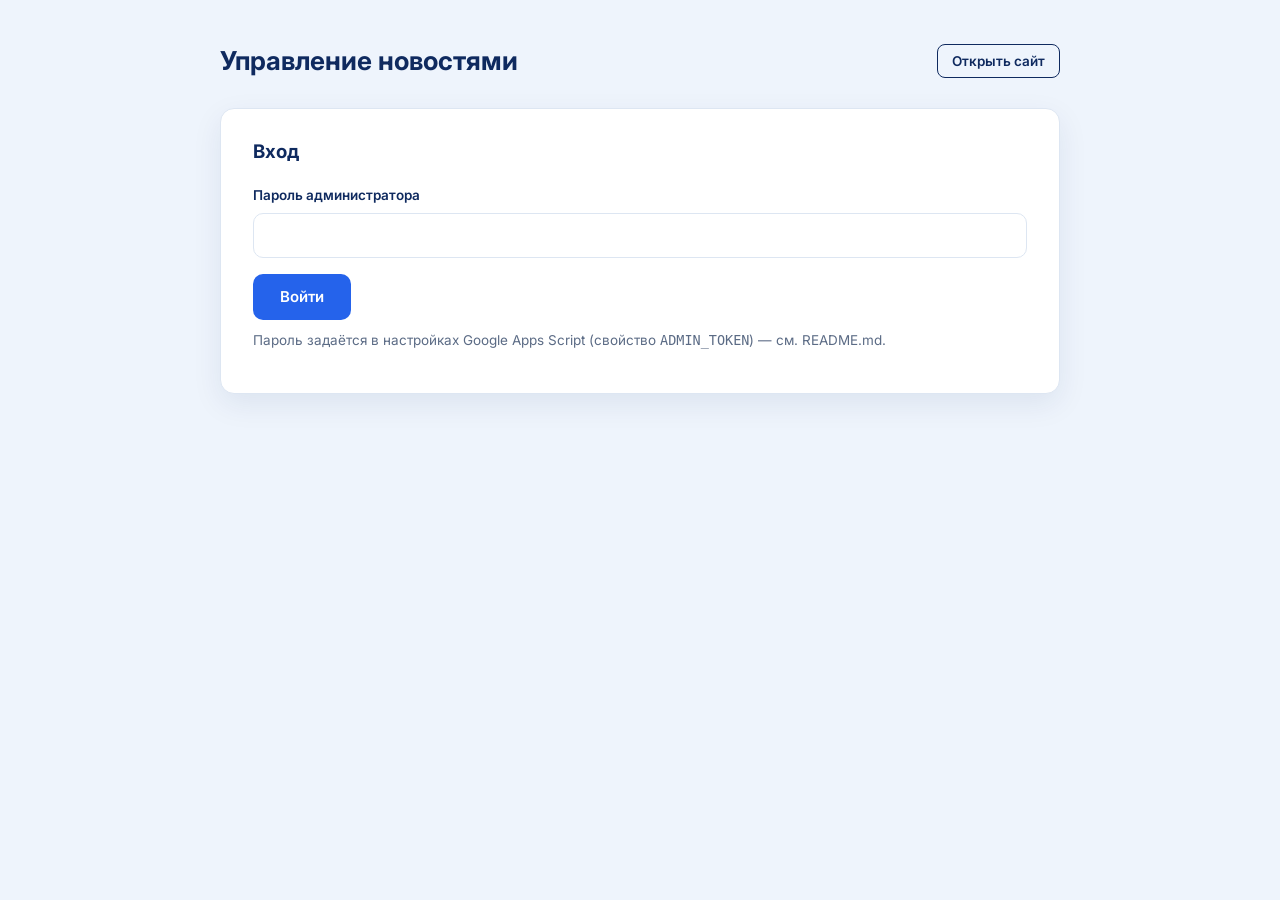
==== admin.html @ a61e0bd3 "Initial release: ClearMetrics BI consulting website Static site (HTML/CSS/JS) with Google Apps Scrip" ====
<!DOCTYPE html>
<html lang="ru">
<head>
  <meta charset="UTF-8" />
  <meta name="viewport" content="width=device-width, initial-scale=1.0" />
  <title>Админка новостей — ClearMetrics</title>
  <meta name="robots" content="noindex, nofollow" />
  <link rel="icon" type="image/svg+xml" href="favicon.svg" />
  <link href="https://fonts.googleapis.com/css2?family=Inter:wght@400;500;600;700;800&display=swap" rel="stylesheet" />
  <link rel="stylesheet" href="css/styles.css" />
  <style>
    body { background: var(--ice); }
    .admin-wrap { max-width: 880px; margin: 0 auto; padding: 40px 20px 80px; }
    .admin-card {
      background: #fff;
      border: 1px solid var(--line);
      border-radius: var(--radius);
      padding: 28px 32px;
      box-shadow: var(--shadow);
      margin-bottom: 22px;
    }
    .admin-title { display: flex; align-items: center; justify-content: space-between; gap: 16px; flex-wrap: wrap; margin-bottom: 26px; }
    .admin-title h1 { margin: 0; color: var(--navy); font-size: 26px; }
    .admin-news-item {
      display: flex;
      justify-content: space-between;
      align-items: flex-start;
      gap: 16px;
      padding: 16px 0;
      border-bottom: 1px solid var(--line);
    }
    .admin-news-item:last-child { border-bottom: none; }
    .admin-news-item h3 { margin: 0 0 4px; font-size: 16px; color: var(--navy); }
    .admin-news-item .meta { font-size: 13px; color: var(--muted); }
    .admin-news-actions { display: flex; gap: 8px; flex: none; }
    .btn-sm { padding: 8px 14px; font-size: 13.5px; border-radius: 8px; }
    .btn-danger { background: #fff; color: #dc2626; border-color: #fca5a5; }
    .btn-danger:hover { background: #dc2626; color: #fff; border-color: #dc2626; }
    .two-col { display: grid; grid-template-columns: 1fr 1fr; gap: 0 18px; }
    @media (max-width: 640px) { .two-col { grid-template-columns: 1fr; } }
    .admin-status { font-size: 14px; margin-top: 10px; }
    .admin-status.error { color: #dc2626; }
    .admin-status.success { color: #047857; }
    .muted-note { font-size: 13.5px; color: var(--muted); margin-top: 10px; }
    .hidden { display: none !important; }
  </style>
</head>
<body>
  <div class="admin-wrap">
    <div class="admin-title">
      <h1>Управление новостями</h1>
      <div style="display:flex; gap:10px;">
        <a class="btn btn-outline btn-sm" href="index.html" target="_blank">Открыть сайт</a>
        <button class="btn btn-outline btn-sm hidden" id="logoutBtn">Выйти</button>
      </div>
    </div>

    <!-- Экран входа -->
    <div class="admin-card" id="loginCard">
      <h3 style="margin-top:0; color:var(--navy)">Вход</h3>
      <div class="form-field">
        <label for="adminToken">Пароль администратора</label>
        <input type="password" id="adminToken" autocomplete="current-password" />
      </div>
      <button class="btn btn-primary" id="loginBtn">Войти</button>
      <div class="admin-status" id="loginStatus"></div>
      <p class="muted-note">Пароль задаётся в настройках Google Apps Script (свойство <code>ADMIN_TOKEN</code>) — см. README.md.</p>
    </div>

    <!-- Панель управления -->
    <div id="panel" class="hidden">
      <div class="admin-card">
        <h3 style="margin-top:0; color:var(--navy)" id="editorTitle">Добавить новость</h3>
        <form id="newsForm">
          <input type="hidden" id="nfId" />
          <div class="form-field">
            <label for="nfDate">Дата (ГГГГ-ММ-ДД)</label>
            <input type="date" id="nfDate" required />
          </div>
          <div class="two-col">
            <div class="form-field">
              <label for="nfTitleEn">Заголовок (EN)</label>
              <input type="text" id="nfTitleEn" required />
            </div>
            <div class="form-field">
              <label for="nfTitleRu">Заголовок (RU)</label>
              <input type="text" id="nfTitleRu" />
            </div>
            <div class="form-field">
              <label for="nfSummaryEn">Краткое описание (EN) — для карточки на главной</label>
              <textarea id="nfSummaryEn" rows="2"></textarea>
            </div>
            <div class="form-field">
              <label for="nfSummaryRu">Краткое описание (RU)</label>
              <textarea id="nfSummaryRu" rows="2"></textarea>
            </div>
            <div class="form-field">
              <label for="nfBodyEn">Полный текст (EN)</label>
              <textarea id="nfBodyEn" rows="5"></textarea>
            </div>
            <div class="form-field">
              <label for="nfBodyRu">Полный текст (RU)</label>
              <textarea id="nfBodyRu" rows="5"></textarea>
            </div>
          </div>
          <div class="form-field">
            <label for="nfImage">Ссылка на картинку (необязательно)</label>
            <input type="url" id="nfImage" placeholder="https://…" />
          </div>
          <div style="display:flex; gap:10px; flex-wrap:wrap;">
            <button type="submit" class="btn btn-primary" id="saveBtn">Сохранить</button>
            <button type="button" class="btn btn-outline hidden" id="cancelEditBtn">Отменить редактирование</button>
          </div>
          <div class="admin-status" id="saveStatus"></div>
        </form>
      </div>

      <div class="admin-card">
        <h3 style="margin-top:0; color:var(--navy)">Опубликованные новости</h3>
        <div id="newsAdminList"><div class="admin-status">Загрузка…</div></div>
      </div>
    </div>
  </div>

  <script src="js/config.js"></script>
  <script src="js/admin.js"></script>
</body>
</html>
---- css/styles.css ----
/* ============================================================
   ClearMetrics — стили сайта
   Палитра: синий / белый / немного чёрного + оттенки
   ============================================================ */

:root {
  --navy: #0f2a5f;
  --navy-dark: #0a1d42;
  --blue: #2563eb;
  --blue-hover: #1d4ed8;
  --ice: #eef4fc;
  --ice-2: #e2ecf9;
  --ink: #0b1220;
  --muted: #5b6b85;
  --line: #dde6f2;
  --white: #ffffff;
  --radius: 14px;
  --shadow: 0 10px 30px rgba(15, 42, 95, 0.08);
  --shadow-lg: 0 18px 50px rgba(15, 42, 95, 0.16);
  --max-w: 1180px;
  --ease-out: cubic-bezier(0.16, 1, 0.3, 1);
}

* { box-sizing: border-box; }

/* Якорные секции: отступ под липкую шапку (для переходов с других страниц);
   внутри страницы прокрутку анимирует JS (animateScrollTo в main.js) */
section[id] { scroll-margin-top: 84px; }

body {
  margin: 0;
  font-family: "Inter", "Segoe UI", system-ui, -apple-system, sans-serif;
  color: var(--ink);
  background: var(--white);
  line-height: 1.6;
  -webkit-font-smoothing: antialiased;
}

img { max-width: 100%; display: block; }
a { color: var(--blue); text-decoration: none; }
a:hover { text-decoration: underline; }

.container {
  max-width: var(--max-w);
  margin: 0 auto;
  padding: 0 24px;
}

.section { padding: 96px 0; }
.section.alt { background: var(--ice); }

.eyebrow {
  display: inline-flex;
  align-items: center;
  gap: 10px;
  font-size: 13px;
  font-weight: 700;
  letter-spacing: 0.14em;
  text-transform: uppercase;
  color: var(--blue);
  margin-bottom: 14px;
}
.eyebrow::before {
  content: "";
  width: 26px;
  height: 2px;
  background: var(--blue);
  border-radius: 2px;
}

.section-head { max-width: 720px; margin-bottom: 48px; }
.section-head h2 {
  font-size: clamp(30px, 4.4vw, 46px);
  margin: 0 0 12px;
  color: var(--navy);
  letter-spacing: -0.025em;
  line-height: 1.1;
}
.section-head p { margin: 0; color: var(--muted); font-size: 17px; }

/* ---------- Scroll reveal ---------- */
.reveal {
  opacity: 0;
  transform: translateY(28px);
  transition: opacity 0.7s var(--ease-out), transform 0.7s var(--ease-out);
  transition-delay: var(--reveal-delay, 0s);
}
.reveal.visible { opacity: 1; transform: none; }

/* ---------- Кнопки ---------- */
.btn {
  display: inline-flex;
  align-items: center;
  gap: 8px;
  padding: 13px 26px;
  border-radius: 10px;
  font-size: 15px;
  font-weight: 600;
  border: 1.5px solid transparent;
  cursor: pointer;
  transition: background 0.2s, color 0.2s, border-color 0.2s, transform 0.15s, box-shadow 0.2s;
  font-family: inherit;
  line-height: 1.2;
}
.btn:hover { text-decoration: none; transform: translateY(-2px); }
.btn:active { transform: translateY(0); }
.btn-primary { background: var(--blue); color: #fff; }
.btn-primary:hover { background: var(--blue-hover); color: #fff; box-shadow: 0 10px 24px rgba(37, 99, 235, 0.35); }
.btn-outline { background: transparent; color: var(--navy); border-color: var(--navy); }
.btn-outline:hover { background: var(--navy); color: #fff; }
.btn-light-outline { background: transparent; color: #fff; border-color: rgba(255, 255, 255, 0.65); }
.btn-light-outline:hover { background: rgba(255, 255, 255, 0.12); color: #fff; }
.btn-link {
  background: none;
  border: none;
  color: var(--blue);
  font-weight: 600;
  cursor: pointer;
  padding: 0;
  font-size: 15px;
  font-family: inherit;
}
.btn-link:hover { color: var(--blue-hover); }
.btn[disabled] { opacity: 0.6; cursor: not-allowed; transform: none; }

/* Стрелка, выезжающая на hover (как у ссылок BCG/Accenture) */
.arrow-link {
  display: inline-flex;
  align-items: center;
  gap: 7px;
  font-weight: 600;
  color: var(--blue);
}
.arrow-link .arr { transition: transform 0.25s var(--ease-out); }
.arrow-link:hover { text-decoration: none; }
.arrow-link:hover .arr { transform: translateX(5px); }

/* ---------- Шапка ---------- */
.site-header {
  position: sticky;
  top: 0;
  z-index: 50;
  background: rgba(255, 255, 255, 0.92);
  backdrop-filter: blur(10px);
  border-bottom: 1px solid var(--line);
  transition: box-shadow 0.3s;
}
.site-header.scrolled { box-shadow: 0 6px 24px rgba(15, 42, 95, 0.1); }
.header-inner {
  display: flex;
  align-items: center;
  gap: 28px;
  height: 70px;
  transition: height 0.3s;
}
.site-header.scrolled .header-inner { height: 60px; }
.logo {
  display: flex;
  align-items: center;
  gap: 10px;
  font-weight: 800;
  font-size: 20px;
  color: var(--navy);
  letter-spacing: -0.02em;
}
.logo:hover { text-decoration: none; }
.logo-mark {
  width: 32px;
  height: 32px;
  border-radius: 8px;
  background: linear-gradient(135deg, var(--blue), var(--navy));
  display: grid;
  place-items: center;
  color: #fff;
  flex: none;
}
.logo-mark svg { width: 18px; height: 18px; }
.logo:hover .logo-mark svg path { animation: logoBars 0.7s var(--ease-out); }
@keyframes logoBars {
  0% { transform: scaleY(1); }
  40% { transform: scaleY(0.55); }
  100% { transform: scaleY(1); }
}
.logo-mark svg path { transform-origin: center bottom; }

.main-nav { display: flex; gap: 26px; margin-left: auto; }
.main-nav a {
  color: var(--ink);
  font-weight: 500;
  font-size: 15px;
  padding: 6px 2px;
  position: relative;
}
.main-nav a::after {
  content: "";
  position: absolute;
  left: 0;
  right: 0;
  bottom: 0;
  height: 2px;
  background: var(--blue);
  transform: scaleX(0);
  transform-origin: left;
  transition: transform 0.3s var(--ease-out);
}
.main-nav a:hover { color: var(--blue); text-decoration: none; }
.main-nav a:hover::after, .main-nav a.active::after { transform: scaleX(1); }
.main-nav a.active { color: var(--blue); }

.lang-switch {
  display: flex;
  border: 1.5px solid var(--line);
  border-radius: 8px;
  overflow: hidden;
}
.lang-switch button {
  border: none;
  background: none;
  padding: 7px 12px;
  font-size: 13px;
  font-weight: 700;
  cursor: pointer;
  color: var(--muted);
  font-family: inherit;
  transition: background 0.2s, color 0.2s;
}
.lang-switch button.active { background: var(--navy); color: #fff; }

.burger {
  display: none;
  border: none;
  background: none;
  cursor: pointer;
  padding: 8px;
  margin-left: 4px;
}
.burger span {
  display: block;
  width: 22px;
  height: 2px;
  background: var(--navy);
  margin: 5px 0;
  border-radius: 2px;
  transition: transform 0.2s, opacity 0.2s;
}

/* ---------- Hero ---------- */
.hero {
  background:
    radial-gradient(900px 420px at 85% -10%, rgba(37, 99, 235, 0.38), transparent 60%),
    radial-gradient(700px 420px at -10% 110%, rgba(37, 99, 235, 0.26), transparent 55%),
    linear-gradient(135deg, var(--navy-dark) 0%, var(--navy) 60%, #16407e 100%);
  color: #fff;
  padding: 120px 0 130px;
  position: relative;
  overflow: hidden;
}
.hero-grid-decor {
  position: absolute;
  inset: 0;
  background-image: linear-gradient(rgba(255,255,255,0.045) 1px, transparent 1px),
    linear-gradient(90deg, rgba(255,255,255,0.045) 1px, transparent 1px);
  background-size: 56px 56px;
  pointer-events: none;
  animation: gridPan 40s linear infinite;
}
@keyframes gridPan {
  from { background-position: 0 0, 0 0; }
  to { background-position: 56px 56px, 56px 56px; }
}
.hero-orb {
  position: absolute;
  border-radius: 50%;
  background: radial-gradient(circle at 35% 35%, rgba(141, 180, 255, 0.5), rgba(37, 99, 235, 0.08) 70%);
  filter: blur(2px);
  pointer-events: none;
  animation: floatY 9s ease-in-out infinite;
}
.hero-orb.o1 { width: 160px; height: 160px; right: 12%; top: 14%; animation-delay: 0s; }
.hero-orb.o2 { width: 90px; height: 90px; right: 30%; bottom: 18%; animation-delay: -3s; }
.hero-orb.o3 { width: 56px; height: 56px; right: 6%; bottom: 34%; animation-delay: -6s; }
@keyframes floatY {
  0%, 100% { transform: translateY(0); }
  50% { transform: translateY(-22px); }
}

.hero-inner { position: relative; max-width: 760px; }
.hero .eyebrow { color: #8db4ff; }
.hero .eyebrow::before { background: #8db4ff; }
.hero h1 {
  font-size: clamp(34px, 5.4vw, 58px);
  line-height: 1.12;
  margin: 0 0 22px;
  letter-spacing: -0.025em;
  text-transform: uppercase;
  font-weight: 800;
}
.hero h1 .accent { color: #8db4ff; }
.hero h1 .line {
  display: block;
  opacity: 0;
  animation: heroLine 0.9s var(--ease-out) forwards;
}
.hero h1 .line:nth-child(1) { animation-delay: 0.05s; }
.hero h1 .line:nth-child(2) { animation-delay: 0.2s; }
.hero h1 .line:nth-child(3) { animation-delay: 0.35s; }
@keyframes heroLine {
  from { opacity: 0; transform: translateY(34px); }
  to { opacity: 1; transform: none; }
}
.hero p, .hero .eyebrow, .hero-actions {
  opacity: 0;
  animation: heroLine 0.9s var(--ease-out) forwards;
}
.hero .eyebrow { animation-delay: 0s; }
.hero p { animation-delay: 0.5s; }
.hero-actions { animation-delay: 0.65s; }
.hero p {
  font-size: 18px;
  color: rgba(255, 255, 255, 0.82);
  margin: 0 0 36px;
  max-width: 560px;
}
.hero-actions { display: flex; gap: 14px; flex-wrap: wrap; }

/* Анимированный график в hero */
.hero-chart {
  position: absolute;
  right: -40px;
  bottom: -30px;
  width: min(560px, 48vw);
  opacity: 0.85;
  pointer-events: none;
}
.hero-chart .chart-line {
  fill: none;
  stroke: #8db4ff;
  stroke-width: 3;
  stroke-linecap: round;
  stroke-dasharray: 1000;
  stroke-dashoffset: 1000;
  animation: drawLine 2.2s 0.5s var(--ease-out) forwards;
}
.hero-chart .chart-area {
  fill: url(#chartGrad);
  opacity: 0;
  animation: fadeIn 1.4s 1.6s forwards;
}
.hero-chart .chart-dot {
  fill: #fff;
  opacity: 0;
  transform-origin: center;
  animation: popIn 0.5s var(--ease-out) forwards;
}
.hero-chart .chart-bar {
  fill: rgba(141, 180, 255, 0.28);
  transform-origin: bottom;
  transform: scaleY(0);
  animation: growBar 1s var(--ease-out) forwards;
}
@keyframes drawLine { to { stroke-dashoffset: 0; } }
@keyframes fadeIn { to { opacity: 1; } }
@keyframes popIn {
  0% { opacity: 0; transform: scale(0); }
  70% { transform: scale(1.4); }
  100% { opacity: 1; transform: scale(1); }
}
@keyframes growBar { to { transform: scaleY(1); } }

/* ---------- Insights (лента новостей) ---------- */
.insights-head {
  display: flex;
  align-items: flex-end;
  justify-content: space-between;
  gap: 20px;
  flex-wrap: wrap;
  margin-bottom: 36px;
}
.insights-head .section-head { margin-bottom: 0; }
.carousel-controls { display: flex; gap: 10px; }
.carousel-btn {
  width: 44px;
  height: 44px;
  border-radius: 50%;
  border: 1.5px solid var(--line);
  background: #fff;
  color: var(--navy);
  font-size: 18px;
  cursor: pointer;
  display: grid;
  place-items: center;
  transition: background 0.2s, color 0.2s, transform 0.15s;
}
.carousel-btn:hover { background: var(--navy); color: #fff; transform: scale(1.06); }
.carousel-btn[disabled] { opacity: 0.35; cursor: default; transform: none; }
.carousel-btn[disabled]:hover { background: #fff; color: var(--navy); }

.news-track {
  display: flex;
  gap: 22px;
  overflow-x: auto;
  scroll-snap-type: x mandatory;
  scroll-behavior: smooth;
  padding: 4px 4px 18px;
  scrollbar-width: thin;
  scrollbar-color: var(--ice-2) transparent;
}
.news-card {
  flex: 0 0 320px;
  scroll-snap-align: start;
  background: #fff;
  border: 1px solid var(--line);
  border-radius: var(--radius);
  padding: 24px;
  display: flex;
  flex-direction: column;
  gap: 10px;
  box-shadow: var(--shadow);
  transition: transform 0.3s var(--ease-out), box-shadow 0.3s;
  position: relative;
  overflow: hidden;
}
.news-card::before {
  content: "";
  position: absolute;
  top: 0;
  left: 0;
  right: 0;
  height: 3px;
  background: linear-gradient(90deg, var(--blue), #8db4ff);
  transform: scaleX(0);
  transform-origin: left;
  transition: transform 0.4s var(--ease-out);
}
.news-card:hover { transform: translateY(-6px); box-shadow: var(--shadow-lg); }
.news-card:hover::before { transform: scaleX(1); }
.news-card .news-date {
  font-size: 13px;
  font-weight: 700;
  color: var(--blue);
  text-transform: uppercase;
  letter-spacing: 0.06em;
}
.news-card h3 { margin: 0; font-size: 19px; line-height: 1.3; color: var(--navy); }
.news-card p { margin: 0; color: var(--muted); font-size: 14.5px; flex: 1; }
.news-card .news-img {
  border-radius: 10px;
  height: 150px;
  object-fit: cover;
  width: 100%;
  margin-bottom: 6px;
}
.insights-footer { margin-top: 28px; text-align: center; }
.news-status { color: var(--muted); padding: 24px 4px; }

/* ============================================================
   Services — структура из презентации: с одной стороны название
   на цветном фоне, с другой — краткое описание и кнопки
   ============================================================ */
.services-list { display: flex; flex-direction: column; gap: 34px; }

.service-row {
  display: grid;
  grid-template-columns: 1fr 1fr;
  background: #fff;
  border: 1px solid var(--line);
  border-radius: 20px;
  overflow: hidden;
  box-shadow: var(--shadow);
  transition: box-shadow 0.35s, transform 0.35s var(--ease-out);
}
.service-row:hover { box-shadow: var(--shadow-lg); transform: translateY(-4px); }
.service-row.flip .service-banner { order: 2; }

/* Цветная сторона с названием сервиса */
.service-banner {
  position: relative;
  min-height: 300px;
  padding: 34px 38px;
  display: flex;
  flex-direction: column;
  justify-content: space-between;
  color: #fff;
  background:
    radial-gradient(420px 260px at 85% 0%, rgba(255, 255, 255, 0.2), transparent 60%),
    linear-gradient(130deg, var(--tint, var(--blue)), var(--tint-dark, var(--navy)));
  overflow: hidden;
}
/* Дрейфующие диагональные линии — мотив "данных" */
.service-banner::before {
  content: "";
  position: absolute;
  inset: -60%;
  background: repeating-linear-gradient(
    -35deg,
    rgba(255, 255, 255, 0.07) 0 2px,
    transparent 2px 26px
  );
  animation: drift 26s linear infinite;
  pointer-events: none;
}
@keyframes drift {
  from { transform: translate(0, 0); }
  to { transform: translate(120px, 80px); }
}
.service-row:hover .service-banner::before { animation-duration: 9s; }

.service-num {
  position: absolute;
  top: 6px;
  right: 22px;
  font-size: 120px;
  font-weight: 800;
  line-height: 1;
  color: rgba(255, 255, 255, 0.13);
  letter-spacing: -0.05em;
  user-select: none;
  pointer-events: none;
}
.service-icon {
  width: 58px;
  height: 58px;
  border-radius: 14px;
  background: rgba(255, 255, 255, 0.16);
  backdrop-filter: blur(4px);
  display: grid;
  place-items: center;
  position: relative;
  transition: transform 0.35s var(--ease-out), background 0.3s;
}
.service-row:hover .service-icon { transform: scale(1.1) rotate(-4deg); background: rgba(255, 255, 255, 0.26); }
.service-icon svg { width: 32px; height: 32px; }

.service-banner h3 {
  margin: 0;
  font-size: clamp(24px, 2.6vw, 34px);
  line-height: 1.15;
  letter-spacing: -0.02em;
  position: relative;
  max-width: 360px;
}

/* Мини-эквалайзер из "живых" столбиков */
.pulse-bars {
  display: flex;
  align-items: flex-end;
  gap: 5px;
  height: 30px;
  position: absolute;
  right: 34px;
  bottom: 32px;
  opacity: 0.75;
}
.pulse-bars span {
  width: 6px;
  border-radius: 3px;
  background: rgba(255, 255, 255, 0.85);
  animation: barPulse 1.6s ease-in-out infinite;
}
.pulse-bars span:nth-child(1) { height: 40%; animation-delay: 0s; }
.pulse-bars span:nth-child(2) { height: 75%; animation-delay: 0.22s; }
.pulse-bars span:nth-child(3) { height: 55%; animation-delay: 0.44s; }
.pulse-bars span:nth-child(4) { height: 90%; animation-delay: 0.66s; }
@keyframes barPulse {
  0%, 100% { transform: scaleY(1); }
  50% { transform: scaleY(0.45); }
}
.pulse-bars span { transform-origin: bottom; }

/* Сторона с описанием и кнопками */
.service-info {
  padding: 38px 42px;
  display: flex;
  flex-direction: column;
  justify-content: center;
  gap: 18px;
}
.service-short { margin: 0; color: var(--ink); font-size: 16.5px; line-height: 1.65; }
.service-full-wrap {
  display: grid;
  grid-template-rows: 0fr;
  transition: grid-template-rows 0.5s var(--ease-out);
}
.service-full-wrap > div { overflow: hidden; }
.service-full {
  margin: 0;
  color: var(--muted);
  font-size: 15px;
  border-left: 3px solid var(--tint, var(--blue));
  padding: 2px 0 2px 16px;
}
.service-row.expanded .service-full-wrap { grid-template-rows: 1fr; }
.service-full-wrap > div { padding-bottom: 0; }
.service-row.expanded .service-full-wrap > div { padding-bottom: 2px; }

.service-actions {
  display: flex;
  align-items: center;
  gap: 22px;
  flex-wrap: wrap;
}
.read-more-btn { font-size: 15px; }
.read-more-btn .arr { display: inline-block; transition: transform 0.3s var(--ease-out); }
.service-row.expanded .read-more-btn .arr { transform: rotate(90deg); }

/* ---------- Industries ---------- */
.industries-grid {
  display: grid;
  grid-template-columns: repeat(3, 1fr);
  gap: 22px;
}
.industry-card {
  background: #fff;
  border: 1px solid var(--line);
  border-radius: var(--radius);
  padding: 26px;
  box-shadow: var(--shadow);
  transition: transform 0.3s var(--ease-out), box-shadow 0.3s;
}
.industry-card:hover { transform: translateY(-6px); box-shadow: var(--shadow-lg); }
.industry-card .ind-icon {
  width: 46px;
  height: 46px;
  border-radius: 50%;
  background: var(--ice);
  color: var(--blue);
  display: grid;
  place-items: center;
  margin-bottom: 14px;
  transition: background 0.3s, color 0.3s, transform 0.3s var(--ease-out);
}
.industry-card:hover .ind-icon { background: var(--blue); color: #fff; transform: scale(1.08); }
.industry-card .ind-icon svg { width: 24px; height: 24px; }
.industry-card h3 { margin: 0 0 8px; font-size: 18px; color: var(--navy); }
.industry-card p { margin: 0; color: var(--muted); font-size: 14.5px; }

/* ---------- Careers ---------- */
.careers-box {
  background: linear-gradient(135deg, var(--navy-dark), var(--navy) 70%, #16407e);
  color: #fff;
  border-radius: 20px;
  padding: 56px 48px;
  display: flex;
  align-items: center;
  justify-content: space-between;
  gap: 36px;
  flex-wrap: wrap;
  position: relative;
  overflow: hidden;
}
.careers-box::after {
  content: "";
  position: absolute;
  right: -60px;
  top: -80px;
  width: 280px;
  height: 280px;
  border-radius: 50%;
  background: rgba(37, 99, 235, 0.35);
  filter: blur(10px);
  animation: floatY 11s ease-in-out infinite;
}
.careers-box::before {
  content: "";
  position: absolute;
  left: 30%;
  bottom: -110px;
  width: 200px;
  height: 200px;
  border-radius: 50%;
  background: rgba(141, 180, 255, 0.16);
  animation: floatY 14s ease-in-out infinite reverse;
}
.careers-content { max-width: 640px; position: relative; }
.careers-content h2 { font-size: clamp(26px, 3.4vw, 36px); margin: 0 0 8px; letter-spacing: -0.02em; }
.careers-content .careers-sub { color: #9db8e8; font-weight: 600; margin: 0 0 14px; }
.careers-content p { color: rgba(255, 255, 255, 0.85); margin: 0; }
.careers-box .btn { position: relative; }

/* ---------- About ---------- */
.about-grid { display: grid; grid-template-columns: 1.2fr 1fr; gap: 56px; align-items: start; }
.about-text p { color: var(--ink); font-size: 16px; margin: 0 0 16px; }
.about-stats { display: grid; gap: 18px; }
.stat-card {
  background: var(--ice);
  border-radius: var(--radius);
  padding: 24px 28px;
  display: flex;
  align-items: baseline;
  gap: 18px;
  transition: transform 0.3s var(--ease-out);
}
.stat-card:hover { transform: translateX(6px); }
.stat-card .stat-num { font-size: 38px; font-weight: 800; color: var(--blue); letter-spacing: -0.03em; min-width: 74px; }
.stat-card .stat-label { color: var(--muted); font-size: 15px; }

/* ---------- Футер ---------- */
.site-footer { background: var(--navy-dark); color: rgba(255, 255, 255, 0.78); }
.footer-main {
  display: grid;
  grid-template-columns: 1.4fr 1fr 1fr;
  gap: 44px;
  padding: 60px 0 44px;
}
.footer-brand .logo { color: #fff; margin-bottom: 12px; }
.footer-brand p { margin: 0; font-size: 14.5px; }
.footer-col h4 {
  color: #fff;
  font-size: 14px;
  text-transform: uppercase;
  letter-spacing: 0.08em;
  margin: 0 0 16px;
}
.footer-col ul { list-style: none; margin: 0; padding: 0; display: grid; gap: 9px; }
.footer-col a { color: rgba(255, 255, 255, 0.78); font-size: 14.5px; }
.footer-col a:hover { color: #fff; }
.footer-bottom {
  border-top: 1px solid rgba(255, 255, 255, 0.12);
  padding: 20px 0;
  display: flex;
  justify-content: space-between;
  gap: 16px;
  flex-wrap: wrap;
  font-size: 13.5px;
  color: rgba(255, 255, 255, 0.55);
}

/* ---------- Модальное окно формы ---------- */
.modal-overlay {
  position: fixed;
  inset: 0;
  background: rgba(10, 22, 48, 0.62);
  backdrop-filter: blur(3px);
  display: none;
  align-items: flex-start;
  justify-content: center;
  z-index: 100;
  padding: 40px 16px;
  overflow-y: auto;
}
.modal-overlay.open { display: flex; }
.modal {
  background: #fff;
  border-radius: 18px;
  max-width: 520px;
  width: 100%;
  padding: 36px;
  position: relative;
  box-shadow: var(--shadow-lg);
  animation: modalIn 0.4s var(--ease-out);
}
@keyframes modalIn {
  from { opacity: 0; transform: translateY(26px) scale(0.98); }
  to { opacity: 1; transform: none; }
}
.modal h3 { margin: 0 0 6px; color: var(--navy); font-size: 24px; letter-spacing: -0.01em; }
.modal .modal-sub { margin: 0 0 22px; color: var(--muted); font-size: 14.5px; }
.modal-close {
  position: absolute;
  top: 16px;
  right: 16px;
  border: none;
  background: var(--ice);
  width: 36px;
  height: 36px;
  border-radius: 50%;
  font-size: 17px;
  cursor: pointer;
  color: var(--navy);
  display: grid;
  place-items: center;
  transition: background 0.2s, transform 0.2s;
}
.modal-close:hover { background: var(--ice-2); transform: rotate(90deg); }

.form-field { margin-bottom: 16px; }
.form-field label {
  display: block;
  font-size: 13.5px;
  font-weight: 600;
  color: var(--navy);
  margin-bottom: 6px;
}
.form-field input,
.form-field textarea {
  width: 100%;
  padding: 12px 14px;
  border: 1.5px solid var(--line);
  border-radius: 10px;
  font-size: 15px;
  font-family: inherit;
  color: var(--ink);
  background: #fff;
  transition: border-color 0.2s, box-shadow 0.2s;
}
.form-field input:focus,
.form-field textarea:focus { outline: none; border-color: var(--blue); box-shadow: 0 0 0 3px rgba(37, 99, 235, 0.12); }
.form-field textarea { resize: vertical; min-height: 96px; }
.form-field .field-error {
  display: none;
  color: #dc2626;
  font-size: 13px;
  margin-top: 4px;
}
.form-field.invalid input,
.form-field.invalid textarea { border-color: #dc2626; }
.form-field.invalid .field-error { display: block; }

.service-tag {
  display: inline-block;
  background: var(--ice);
  color: var(--navy);
  font-size: 13.5px;
  font-weight: 600;
  border-radius: 8px;
  padding: 7px 12px;
  margin-bottom: 18px;
}

/* Поле-ловушка для ботов: скрыто от людей */
.hp-field {
  position: absolute !important;
  left: -9999px !important;
  width: 1px;
  height: 1px;
  overflow: hidden;
}

.captcha-wrap { margin: 6px 0 16px; min-height: 10px; }
.captcha-note { font-size: 12.5px; color: var(--muted); }
.form-status { margin-top: 14px; font-size: 14.5px; display: none; }
.form-status.success { display: block; color: #047857; }
.form-status.error { display: block; color: #dc2626; }

/* ---------- Видео-модал ---------- */
.video-modal-box { max-width: 860px; padding: 16px; }
.video-frame { aspect-ratio: 16/9; width: 100%; border: none; border-radius: 10px; }

/* ---------- Страница новостей ---------- */
.page-hero {
  background: linear-gradient(135deg, var(--navy-dark), var(--navy) 70%, #16407e);
  color: #fff;
  padding: 72px 0 64px;
}
.page-hero h1 { margin: 0 0 8px; font-size: clamp(30px, 4.5vw, 44px); letter-spacing: -0.02em; }
.page-hero p { margin: 0; color: rgba(255, 255, 255, 0.8); font-size: 17px; }
.back-link { display: inline-block; margin-bottom: 22px; color: #9db8e8; font-weight: 600; }
.back-link:hover { color: #fff; }

.news-list { display: grid; gap: 28px; max-width: 840px; margin: 0 auto; }
.news-article {
  background: #fff;
  border: 1px solid var(--line);
  border-radius: var(--radius);
  padding: 34px 38px;
  box-shadow: var(--shadow);
  animation: heroLine 0.7s var(--ease-out) both;
}
.news-article:nth-child(2) { animation-delay: 0.1s; }
.news-article:nth-child(3) { animation-delay: 0.2s; }
.news-article:nth-child(4) { animation-delay: 0.3s; }
.news-article .news-date {
  font-size: 13px;
  font-weight: 700;
  color: var(--blue);
  text-transform: uppercase;
  letter-spacing: 0.06em;
}
.news-article h2 { margin: 8px 0 14px; color: var(--navy); font-size: 26px; line-height: 1.25; letter-spacing: -0.01em; }
.news-article .news-img { border-radius: 10px; margin-bottom: 18px; max-height: 380px; object-fit: cover; width: 100%; }
.news-article .news-body { color: var(--ink); font-size: 15.5px; white-space: pre-line; }

/* ---------- Адаптив ---------- */
@media (max-width: 980px) {
  .service-row { grid-template-columns: 1fr; }
  .service-row.flip .service-banner { order: 0; }
  .service-banner { min-height: 220px; }
  .industries-grid { grid-template-columns: repeat(2, 1fr); }
  .about-grid { grid-template-columns: 1fr; gap: 36px; }
  .footer-main { grid-template-columns: 1fr 1fr; }
  .hero-chart { display: none; }
}

@media (max-width: 760px) {
  .section { padding: 64px 0; }
  .main-nav {
    display: none;
    position: absolute;
    top: 70px;
    left: 0;
    right: 0;
    background: #fff;
    flex-direction: column;
    gap: 0;
    border-bottom: 1px solid var(--line);
    box-shadow: var(--shadow-lg);
    padding: 8px 0;
  }
  .main-nav.open { display: flex; }
  .main-nav a { padding: 14px 24px; }
  .main-nav a::after { display: none; }
  .burger { display: block; margin-left: auto; }
  .lang-switch { margin-left: auto; }
  .burger.open span:nth-child(1) { transform: translateY(7px) rotate(45deg); }
  .burger.open span:nth-child(2) { opacity: 0; }
  .burger.open span:nth-child(3) { transform: translateY(-7px) rotate(-45deg); }
  .header-inner { gap: 14px; }
  .hero { padding: 76px 0 84px; }
  .news-card { flex-basis: 272px; }
  .industries-grid { grid-template-columns: 1fr; }
  .careers-box { padding: 40px 28px; }
  .footer-main { grid-template-columns: 1fr; gap: 32px; padding: 44px 0 32px; }
  .modal { padding: 28px 22px; }
  .news-article { padding: 26px 22px; }
  .service-info { padding: 28px 24px; }
  .service-banner { padding: 26px 24px; }
  .service-num { font-size: 92px; }
}

/* ---------- Полоса прогресса прокрутки ---------- */
.scroll-progress {
  position: fixed;
  top: 0;
  left: 0;
  right: 0;
  height: 3px;
  background: linear-gradient(90deg, var(--blue), #8db4ff);
  transform: scaleX(0);
  transform-origin: left;
  z-index: 60; /* поверх липкой шапки */
  pointer-events: none;
}

/* ---------- Кнопка "наверх" ---------- */
.to-top {
  position: fixed;
  right: 26px;
  bottom: 26px;
  width: 48px;
  height: 48px;
  border-radius: 50%;
  border: none;
  background: var(--navy);
  color: #fff;
  cursor: pointer;
  display: grid;
  place-items: center;
  box-shadow: 0 10px 26px rgba(15, 42, 95, 0.35);
  opacity: 0;
  transform: translateY(16px);
  pointer-events: none;
  transition: opacity 0.3s, transform 0.3s var(--ease-out), background 0.2s;
  z-index: 55;
}
.to-top.show { opacity: 1; transform: none; pointer-events: auto; }
.to-top:hover { background: var(--blue); }
.to-top svg { width: 20px; height: 20px; }

@media (max-width: 760px) {
  .to-top { right: 16px; bottom: 16px; width: 44px; height: 44px; }
}

/* ---------- Уважение к prefers-reduced-motion ---------- */
@media (prefers-reduced-motion: reduce) {
  *, *::before, *::after {
    animation-duration: 0.01ms !important;
    animation-iteration-count: 1 !important;
    transition-duration: 0.01ms !important;
  }
  .reveal { opacity: 1; transform: none; }
}
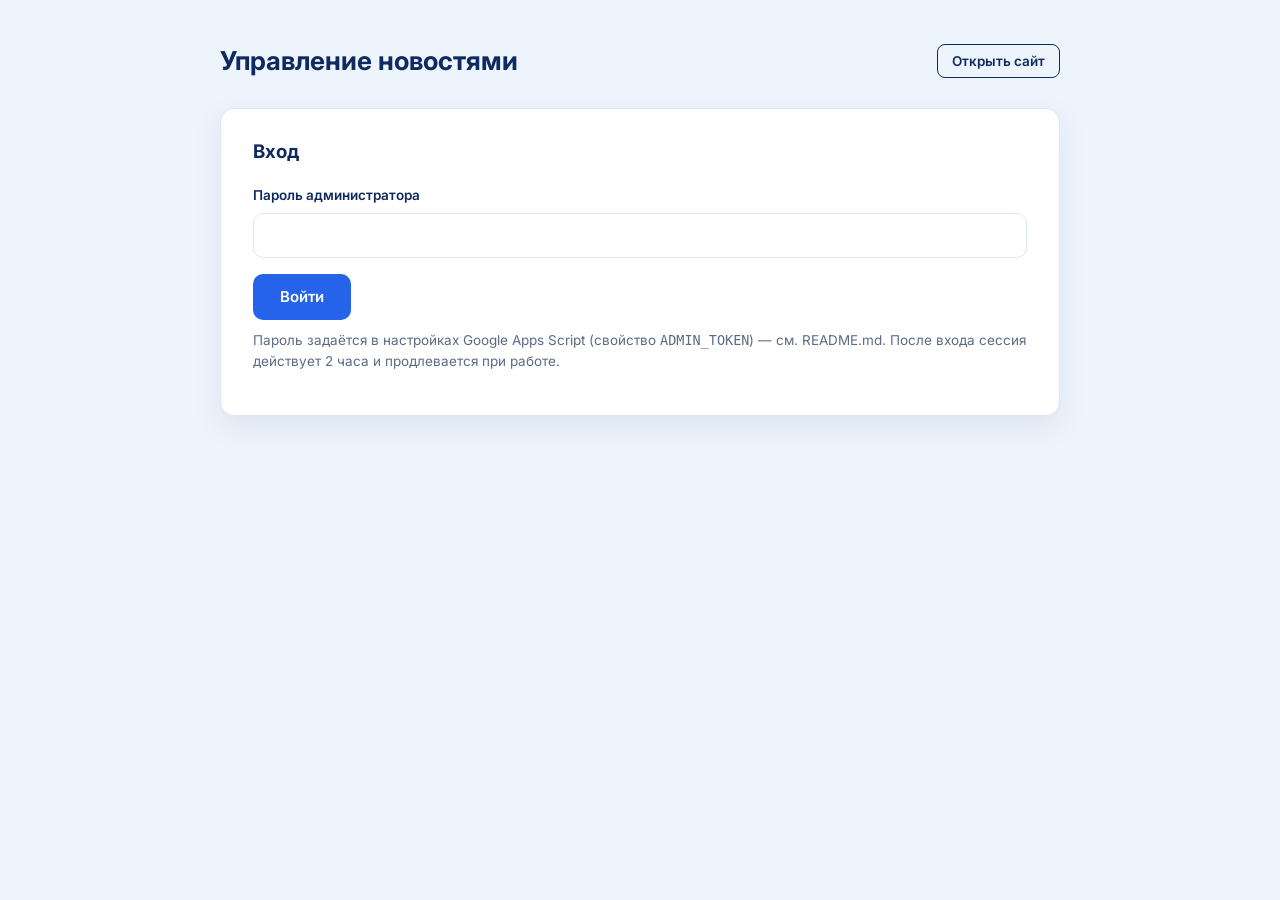
==== commit 18b00d98: "Add SEO prerender (EN/RU + per-news pages) and harden admin/form SEO: - build.py generates static /," ====
--- a/admin.html
+++ b/admin.html
@@ -64,7 +64,7 @@
       </div>
       <button class="btn btn-primary" id="loginBtn">Войти</button>
       <div class="admin-status" id="loginStatus"></div>
-      <p class="muted-note">Пароль задаётся в настройках Google Apps Script (свойство <code>ADMIN_TOKEN</code>) — см. README.md.</p>
+      <p class="muted-note">Пароль задаётся в настройках Google Apps Script (свойство <code>ADMIN_TOKEN</code>) — см. README.md. После входа сессия действует 2 часа и продлевается при работе.</p>
     </div>
 
     <!-- Панель управления -->
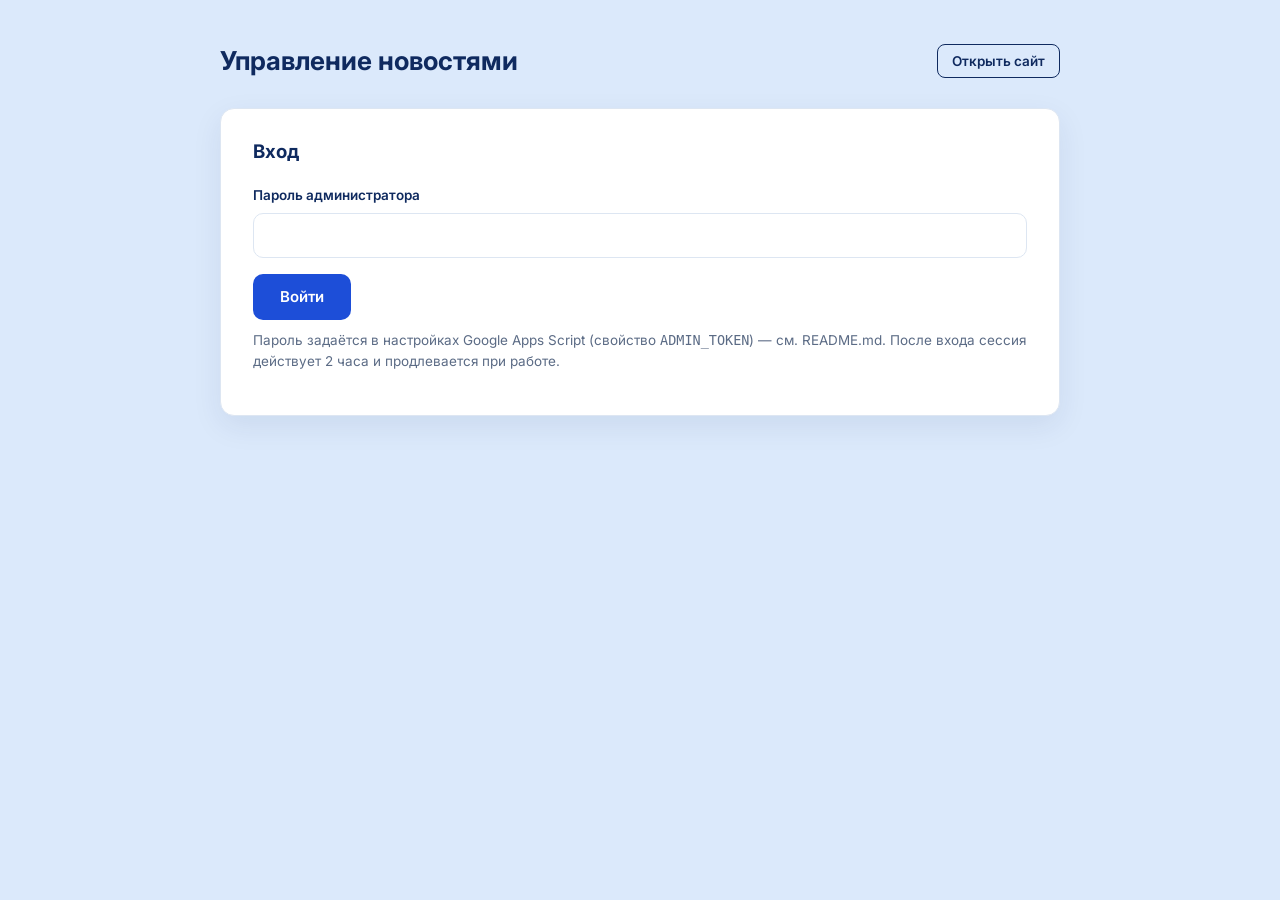
==== commit ede72fad: "Add direct image upload to the news admin panel Admin can now upload a news image file (auto-resized" ====
--- a/admin.html
+++ b/admin.html
@@ -3,7 +3,7 @@
 <head>
   <meta charset="UTF-8" />
   <meta name="viewport" content="width=device-width, initial-scale=1.0" />
-  <title>Админка новостей — ClearMetrics</title>
+  <title>Админка новостей — Clear Metrics</title>
   <meta name="robots" content="noindex, nofollow" />
   <link rel="icon" type="image/svg+xml" href="favicon.svg" />
   <link href="https://fonts.googleapis.com/css2?family=Inter:wght@400;500;600;700;800&display=swap" rel="stylesheet" />
@@ -104,8 +104,14 @@
             </div>
           </div>
           <div class="form-field">
-            <label for="nfImage">Ссылка на картинку (необязательно)</label>
+            <label for="nfImageFile">Картинка (необязательно)</label>
+            <input type="file" id="nfImageFile" accept="image/png,image/jpeg,image/webp,image/gif" />
+            <p class="muted-note" style="margin-top:6px;">Загрузите файл (до 5 МБ) — большие изображения автоматически уменьшаются и сжимаются в браузере перед отправкой, затем сохраняются на Google Drive. Либо, если картинка уже где-то размещена, укажите прямую ссылку на неё ниже вместо загрузки.</p>
+          </div>
+          <div class="form-field">
+            <label for="nfImage">Ссылка на картинку</label>
             <input type="url" id="nfImage" placeholder="https://…" />
+            <img id="nfImagePreview" class="hidden" alt="" style="margin-top:8px; max-width:220px; max-height:140px; border-radius:8px; border:1px solid var(--line); object-fit:cover;" />
           </div>
           <div style="display:flex; gap:10px; flex-wrap:wrap;">
             <button type="submit" class="btn btn-primary" id="saveBtn">Сохранить</button>
--- a/css/styles.css
+++ b/css/styles.css
@@ -1,15 +1,18 @@
 /* ============================================================
-   ClearMetrics — стили сайта
+   Clear Metrics — стили сайта
    Палитра: синий / белый / немного чёрного + оттенки
    ============================================================ */
 
 :root {
   --navy: #0f2a5f;
   --navy-dark: #0a1d42;
-  --blue: #2563eb;
-  --blue-hover: #1d4ed8;
-  --ice: #eef4fc;
-  --ice-2: #e2ecf9;
+  --blue: #1d4ed8;
+  --blue-hover: #1e3a8a;
+  --bg-soft: #f2f6fc;
+  --ice: #dbe9fb;
+  --ice-2: #c7dcf9;
+  --accent: #0891b2;
+  --c: var(--blue); /* per-card tint fallback */
   --ink: #0b1220;
   --muted: #5b6b85;
   --line: #dde6f2;
@@ -27,11 +30,15 @@
    внутри страницы прокрутку анимирует JS (animateScrollTo в main.js) */
 section[id] { scroll-margin-top: 84px; }
 
+/* Атрибут hidden всегда скрывает элемент — иначе авторские display:grid /
+   display:inline-block перебивают браузерный [hidden]{display:none}. */
+[hidden] { display: none !important; }
+
 body {
   margin: 0;
   font-family: "Inter", "Segoe UI", system-ui, -apple-system, sans-serif;
   color: var(--ink);
-  background: var(--white);
+  background: var(--bg-soft);
   line-height: 1.6;
   -webkit-font-smoothing: antialiased;
 }
@@ -46,7 +53,7 @@
   padding: 0 24px;
 }
 
-.section { padding: 96px 0; }
+.section { padding: 96px 0; background: var(--bg-soft); }
 .section.alt { background: var(--ice); }
 
 .eyebrow {
@@ -105,7 +112,7 @@
 .btn:hover { text-decoration: none; transform: translateY(-2px); }
 .btn:active { transform: translateY(0); }
 .btn-primary { background: var(--blue); color: #fff; }
-.btn-primary:hover { background: var(--blue-hover); color: #fff; box-shadow: 0 10px 24px rgba(37, 99, 235, 0.35); }
+.btn-primary:hover { background: var(--blue-hover); color: #fff; box-shadow: 0 10px 24px rgba(29, 78, 216, 0.35); }
 .btn-outline { background: transparent; color: var(--navy); border-color: var(--navy); }
 .btn-outline:hover { background: var(--navy); color: #fff; }
 .btn-light-outline { background: transparent; color: #fff; border-color: rgba(255, 255, 255, 0.65); }
@@ -165,23 +172,34 @@
 }
 .logo:hover { text-decoration: none; }
 .logo-mark {
-  width: 32px;
-  height: 32px;
-  border-radius: 8px;
+  width: 34px;
+  height: 34px;
+  border-radius: 9px;
   background: linear-gradient(135deg, var(--blue), var(--navy));
   display: grid;
   place-items: center;
   color: #fff;
   flex: none;
-}
-.logo-mark svg { width: 18px; height: 18px; }
+  box-shadow: 0 4px 12px rgba(29, 78, 216, 0.35), inset 0 1px 0 rgba(255, 255, 255, 0.25);
+  transition: transform 0.3s var(--ease-out), box-shadow 0.3s;
+}
+.logo:hover .logo-mark { transform: translateY(-1px) rotate(-3deg); box-shadow: 0 8px 20px rgba(29, 78, 216, 0.45); }
+.logo-mark svg { width: 19px; height: 19px; overflow: visible; }
 .logo:hover .logo-mark svg path { animation: logoBars 0.7s var(--ease-out); }
+.logo:hover .logo-mark svg path:nth-child(2) { animation-delay: 0.07s; }
+.logo:hover .logo-mark svg path:nth-child(3) { animation-delay: 0.14s; }
+.logo:hover .logo-mark svg circle { animation: logoPeak 0.7s var(--ease-out) 0.2s; }
 @keyframes logoBars {
   0% { transform: scaleY(1); }
-  40% { transform: scaleY(0.55); }
+  40% { transform: scaleY(0.5); }
   100% { transform: scaleY(1); }
 }
-.logo-mark svg path { transform-origin: center bottom; }
+@keyframes logoPeak {
+  0%, 100% { transform: translateY(0); opacity: 1; }
+  45% { transform: translateY(3px); opacity: 0.4; }
+}
+.logo-mark svg path { transform-origin: center bottom; transform-box: fill-box; }
+.logo-mark svg circle { transform-box: fill-box; transform-origin: center; }
 
 .main-nav { display: flex; gap: 26px; margin-left: auto; }
 .main-nav a {
@@ -247,11 +265,11 @@
 /* ---------- Hero ---------- */
 .hero {
   background:
-    radial-gradient(900px 420px at 85% -10%, rgba(37, 99, 235, 0.38), transparent 60%),
-    radial-gradient(700px 420px at -10% 110%, rgba(37, 99, 235, 0.26), transparent 55%),
+    radial-gradient(900px 420px at 85% -10%, rgba(29, 78, 216, 0.38), transparent 60%),
+    radial-gradient(700px 420px at -10% 110%, rgba(29, 78, 216, 0.26), transparent 55%),
     linear-gradient(135deg, var(--navy-dark) 0%, var(--navy) 60%, #16407e 100%);
   color: #fff;
-  padding: 120px 0 130px;
+  padding: 60px 0 65px;
   position: relative;
   overflow: hidden;
 }
@@ -268,27 +286,40 @@
   from { background-position: 0 0, 0 0; }
   to { background-position: 56px 56px, 56px 56px; }
 }
-.hero-orb {
-  position: absolute;
-  border-radius: 50%;
-  background: radial-gradient(circle at 35% 35%, rgba(141, 180, 255, 0.5), rgba(37, 99, 235, 0.08) 70%);
-  filter: blur(2px);
-  pointer-events: none;
-  animation: floatY 9s ease-in-out infinite;
-}
-.hero-orb.o1 { width: 160px; height: 160px; right: 12%; top: 14%; animation-delay: 0s; }
-.hero-orb.o2 { width: 90px; height: 90px; right: 30%; bottom: 18%; animation-delay: -3s; }
-.hero-orb.o3 { width: 56px; height: 56px; right: 6%; bottom: 34%; animation-delay: -6s; }
 @keyframes floatY {
   0%, 100% { transform: translateY(0); }
   50% { transform: translateY(-22px); }
 }
 
-.hero-inner { position: relative; max-width: 760px; }
+.hero-inner {
+  position: relative;
+  max-width: var(--max-w);
+  display: grid;
+  grid-template-columns: 1fr minmax(360px, 400px);
+  gap: 52px;
+  align-items: center;
+}
+.hero-copy { max-width: 660px; }
+
+/* Встроенная форма заявки справа от заголовка */
+.hero-form-card {
+  background: #fff;
+  border-radius: 18px;
+  padding: 26px 28px 24px;
+  box-shadow: var(--shadow-lg);
+  color: var(--ink);
+  opacity: 0;
+  animation: heroLine 0.9s var(--ease-out) 0.45s forwards;
+}
+.hero-form-card h3 { margin: 0 0 5px; color: var(--navy); font-size: 22px; letter-spacing: -0.01em; }
+.hero-form-card .hero-form-sub { margin: 0 0 18px; color: var(--muted); font-size: 14px; line-height: 1.5; }
+.hero-form-card .form-field { margin-bottom: 13px; }
+.hero-form-card textarea { min-height: 70px; }
+
 .hero .eyebrow { color: #8db4ff; }
 .hero .eyebrow::before { background: #8db4ff; }
 .hero h1 {
-  font-size: clamp(34px, 5.4vw, 58px);
+  font-size: clamp(32px, 4.6vw, 52px);
   line-height: 1.12;
   margin: 0 0 22px;
   letter-spacing: -0.025em;
@@ -322,50 +353,8 @@
   max-width: 560px;
 }
 .hero-actions { display: flex; gap: 14px; flex-wrap: wrap; }
-
-/* Анимированный график в hero */
-.hero-chart {
-  position: absolute;
-  right: -40px;
-  bottom: -30px;
-  width: min(560px, 48vw);
-  opacity: 0.85;
-  pointer-events: none;
-}
-.hero-chart .chart-line {
-  fill: none;
-  stroke: #8db4ff;
-  stroke-width: 3;
-  stroke-linecap: round;
-  stroke-dasharray: 1000;
-  stroke-dashoffset: 1000;
-  animation: drawLine 2.2s 0.5s var(--ease-out) forwards;
-}
-.hero-chart .chart-area {
-  fill: url(#chartGrad);
-  opacity: 0;
-  animation: fadeIn 1.4s 1.6s forwards;
-}
-.hero-chart .chart-dot {
-  fill: #fff;
-  opacity: 0;
-  transform-origin: center;
-  animation: popIn 0.5s var(--ease-out) forwards;
-}
-.hero-chart .chart-bar {
-  fill: rgba(141, 180, 255, 0.28);
-  transform-origin: bottom;
-  transform: scaleY(0);
-  animation: growBar 1s var(--ease-out) forwards;
-}
-@keyframes drawLine { to { stroke-dashoffset: 0; } }
-@keyframes fadeIn { to { opacity: 1; } }
-@keyframes popIn {
-  0% { opacity: 0; transform: scale(0); }
-  70% { transform: scale(1.4); }
-  100% { opacity: 1; transform: scale(1); }
-}
-@keyframes growBar { to { transform: scaleY(1); } }
+/* Кнопка-раскрытие формы видна только на мобильных (см. медиазапрос ниже) */
+.hero-form-toggle { display: none; }
 
 /* ---------- Insights (лента новостей) ---------- */
 .insights-head {
@@ -399,19 +388,21 @@
   display: flex;
   gap: 22px;
   overflow-x: auto;
+  overflow-y: hidden;
   scroll-snap-type: x mandatory;
   scroll-behavior: smooth;
-  padding: 4px 4px 18px;
+  padding: 12px 4px 30px;
   scrollbar-width: thin;
   scrollbar-color: var(--ice-2) transparent;
 }
 .news-card {
-  flex: 0 0 320px;
+  flex: 0 0 calc((100% - 44px) / 3);
+  min-height: 264px;
   scroll-snap-align: start;
   background: #fff;
   border: 1px solid var(--line);
   border-radius: var(--radius);
-  padding: 24px;
+  padding: 26px 24px;
   display: flex;
   flex-direction: column;
   gap: 10px;
@@ -467,12 +458,50 @@
   border-radius: 20px;
   overflow: hidden;
   box-shadow: var(--shadow);
-  transition: box-shadow 0.35s, transform 0.35s var(--ease-out);
-}
-.service-row:hover { box-shadow: var(--shadow-lg); transform: translateY(-4px); }
+  transition: box-shadow 0.35s, grid-template-columns 0.5s var(--ease-out);
+}
+/* Только тень при наведении, без подъёма: transform сдвигает и саму зону
+   наведения, из-за чего при перекомпоновке во время раскрытия hover
+   срабатывал по кругу и карточка «тряслась». */
+.service-row:hover { box-shadow: var(--shadow-lg); }
 .service-row.flip .service-banner { order: 2; }
 
-/* Цветная сторона с названием сервиса */
+/* При раскрытии read more баннер превращается в тонкую цветную полосу:
+   название сервиса разворачивается вертикально, иконка/номер/эквалайзер
+   скрываются — так под развёрнутый текст освобождается максимум места.
+   Только для десктопа; на мобильных ряд остаётся в одну колонку. */
+@media (min-width: 981px) {
+  /* Ширина задаётся в fr (а не px) — так колонки анимируются плавно:
+     px↔fr браузер интерполировать не умеет и «прыгает» скачком. */
+  .service-row.expanded { grid-template-columns: 0.09fr 1fr; }
+  .service-row.flip.expanded { grid-template-columns: 1fr 0.09fr; }
+  .service-row.expanded .service-banner {
+    padding: 22px 8px;
+    align-items: center;
+    justify-content: center;
+  }
+  .service-row.expanded .service-icon { display: none; }
+  .service-row.expanded .service-banner h3 {
+    writing-mode: vertical-rl;
+    transform: rotate(180deg);
+    max-width: none;
+    max-height: 100%;
+    margin: 0;
+    text-align: center;
+    font-size: clamp(16px, 1.5vw, 21px);
+    line-height: 1.25;
+  }
+
+  /* Кнопки прижаты к внешнему краю карточки (со стороны, противоположной
+     баннеру). При раскрытии информационная колонка расширяется внутрь,
+     внешний край не двигается — кнопки смещаются только вниз, без рывка вбок. */
+  .service-actions { justify-content: flex-end; }
+  .service-row.flip .service-actions { justify-content: flex-start; }
+}
+
+/* Фото-сторона с названием сервиса: фото на полный кадр, лёгкое
+   затемнение снизу только для читаемости заголовка — без цветной
+   плёнки поверх и без декоративных полос. */
 .service-banner {
   position: relative;
   min-height: 300px;
@@ -481,41 +510,14 @@
   flex-direction: column;
   justify-content: space-between;
   color: #fff;
-  background:
-    radial-gradient(420px 260px at 85% 0%, rgba(255, 255, 255, 0.2), transparent 60%),
-    linear-gradient(130deg, var(--tint, var(--blue)), var(--tint-dark, var(--navy)));
+  background-color: var(--tint, var(--blue));
+  background-image:
+    linear-gradient(180deg, rgba(8, 15, 30, 0.22) 0%, rgba(8, 15, 30, 0.72) 100%),
+    var(--photo, none);
+  background-repeat: no-repeat;
+  background-size: auto, cover;
+  background-position: 0 0, center;
   overflow: hidden;
-}
-/* Дрейфующие диагональные линии — мотив "данных" */
-.service-banner::before {
-  content: "";
-  position: absolute;
-  inset: -60%;
-  background: repeating-linear-gradient(
-    -35deg,
-    rgba(255, 255, 255, 0.07) 0 2px,
-    transparent 2px 26px
-  );
-  animation: drift 26s linear infinite;
-  pointer-events: none;
-}
-@keyframes drift {
-  from { transform: translate(0, 0); }
-  to { transform: translate(120px, 80px); }
-}
-.service-row:hover .service-banner::before { animation-duration: 9s; }
-
-.service-num {
-  position: absolute;
-  top: 6px;
-  right: 22px;
-  font-size: 120px;
-  font-weight: 800;
-  line-height: 1;
-  color: rgba(255, 255, 255, 0.13);
-  letter-spacing: -0.05em;
-  user-select: none;
-  pointer-events: none;
 }
 .service-icon {
   width: 58px;
@@ -532,7 +534,7 @@
 .service-icon svg { width: 32px; height: 32px; }
 
 .service-banner h3 {
-  margin: 0;
+  margin: auto 0 0;
   font-size: clamp(24px, 2.6vw, 34px);
   line-height: 1.15;
   letter-spacing: -0.02em;
@@ -540,32 +542,12 @@
   max-width: 360px;
 }
 
-/* Мини-эквалайзер из "живых" столбиков */
-.pulse-bars {
-  display: flex;
-  align-items: flex-end;
-  gap: 5px;
-  height: 30px;
+/* Вторая, приглушённая иконка сервиса — зеркало верхней, в нижнем углу баннера */
+.service-icon-ghost {
   position: absolute;
   right: 34px;
   bottom: 32px;
-  opacity: 0.75;
-}
-.pulse-bars span {
-  width: 6px;
-  border-radius: 3px;
-  background: rgba(255, 255, 255, 0.85);
-  animation: barPulse 1.6s ease-in-out infinite;
-}
-.pulse-bars span:nth-child(1) { height: 40%; animation-delay: 0s; }
-.pulse-bars span:nth-child(2) { height: 75%; animation-delay: 0.22s; }
-.pulse-bars span:nth-child(3) { height: 55%; animation-delay: 0.44s; }
-.pulse-bars span:nth-child(4) { height: 90%; animation-delay: 0.66s; }
-@keyframes barPulse {
-  0%, 100% { transform: scaleY(1); }
-  50% { transform: scaleY(0.45); }
-}
-.pulse-bars span { transform-origin: bottom; }
+}
 
 /* Сторона с описанием и кнопками */
 .service-info {
@@ -587,8 +569,21 @@
   color: var(--muted);
   font-size: 15px;
   border-left: 3px solid var(--tint, var(--blue));
-  padding: 2px 0 2px 16px;
-}
+  padding: 4px 0 4px 18px;
+  opacity: 0;
+  transition: opacity 0.45s var(--ease-out);
+}
+.service-row.expanded .service-full { opacity: 1; }
+.service-full h4 {
+  margin: 18px 0 7px;
+  color: var(--navy);
+  font-size: 15.5px;
+  font-weight: 700;
+  letter-spacing: -0.01em;
+}
+.service-full h4:first-child { margin-top: 2px; }
+.service-full p { margin: 0 0 11px; line-height: 1.7; }
+.service-full p:last-child { margin-bottom: 0; }
 .service-row.expanded .service-full-wrap { grid-template-rows: 1fr; }
 .service-full-wrap > div { padding-bottom: 0; }
 .service-row.expanded .service-full-wrap > div { padding-bottom: 2px; }
@@ -603,36 +598,72 @@
 .read-more-btn .arr { display: inline-block; transition: transform 0.3s var(--ease-out); }
 .service-row.expanded .read-more-btn .arr { transform: rotate(90deg); }
 
-/* ---------- Industries ---------- */
-.industries-grid {
-  display: grid;
-  grid-template-columns: repeat(3, 1fr);
-  gap: 22px;
-}
-.industry-card {
+/* ---------- Industries: masonry bento ----------
+   Колонки вместо жёсткой сетки: высота каждой плитки определяется её
+   собственным текстом, браузер сам балансирует колонки — без выделения
+   одной из плиток и без пустот внутри коротких карточек. */
+.industries-bento {
+  column-count: 3;
+  column-gap: 16px;
+}
+.ind-tile {
+  position: relative;
+  display: flex;
+  flex-direction: column;
   background: #fff;
   border: 1px solid var(--line);
   border-radius: var(--radius);
-  padding: 26px;
+  padding: 22px 24px 24px;
   box-shadow: var(--shadow);
-  transition: transform 0.3s var(--ease-out), box-shadow 0.3s;
-}
-.industry-card:hover { transform: translateY(-6px); box-shadow: var(--shadow-lg); }
-.industry-card .ind-icon {
-  width: 46px;
-  height: 46px;
-  border-radius: 50%;
-  background: var(--ice);
-  color: var(--blue);
+  overflow: hidden;
+  break-inside: avoid;
+  margin: 0 0 16px;
+  transition: transform 0.35s var(--ease-out), box-shadow 0.35s, border-color 0.3s;
+}
+.ind-tile:hover {
+  transform: translateY(-5px);
+  box-shadow: var(--shadow-lg);
+  border-color: color-mix(in srgb, var(--c) 45%, var(--line));
+}
+.ind-tile::before {
+  content: "";
+  position: absolute;
+  inset: 0 0 auto 0;
+  height: 3px;
+  background: var(--c);
+  transform: scaleX(0);
+  transform-origin: left;
+  transition: transform 0.4s var(--ease-out);
+}
+.ind-tile:hover::before { transform: scaleX(1); }
+
+.ind-ic {
+  width: 44px;
+  height: 44px;
+  border-radius: 12px;
+  flex: none;
   display: grid;
   place-items: center;
-  margin-bottom: 14px;
-  transition: background 0.3s, color 0.3s, transform 0.3s var(--ease-out);
-}
-.industry-card:hover .ind-icon { background: var(--blue); color: #fff; transform: scale(1.08); }
-.industry-card .ind-icon svg { width: 24px; height: 24px; }
-.industry-card h3 { margin: 0 0 8px; font-size: 18px; color: var(--navy); }
-.industry-card p { margin: 0; color: var(--muted); font-size: 14.5px; }
+  color: var(--c);
+  background: color-mix(in srgb, var(--c) 12%, #fff);
+  transition: transform 0.35s var(--ease-out);
+}
+.ind-ic svg { width: 22px; height: 22px; }
+.ind-tile:hover .ind-ic { transform: rotate(-4deg) scale(1.06); }
+.ind-tile-head {
+  display: flex;
+  align-items: center;
+  gap: 14px;
+  margin-bottom: 10px;
+}
+.ind-tile h3 {
+  margin: 0;
+  font-size: 17px;
+  font-weight: 700;
+  letter-spacing: -0.01em;
+  color: var(--navy);
+}
+.ind-tile p { margin: 0; color: var(--muted); font-size: 14.5px; line-height: 1.6; }
 
 /* ---------- Careers ---------- */
 .careers-box {
@@ -656,9 +687,10 @@
   width: 280px;
   height: 280px;
   border-radius: 50%;
-  background: rgba(37, 99, 235, 0.35);
+  background: rgba(29, 78, 216, 0.35);
   filter: blur(10px);
   animation: floatY 11s ease-in-out infinite;
+  pointer-events: none;
 }
 .careers-box::before {
   content: "";
@@ -670,12 +702,13 @@
   border-radius: 50%;
   background: rgba(141, 180, 255, 0.16);
   animation: floatY 14s ease-in-out infinite reverse;
-}
-.careers-content { max-width: 640px; position: relative; }
+  pointer-events: none;
+}
+.careers-content { max-width: 640px; position: relative; z-index: 1; }
 .careers-content h2 { font-size: clamp(26px, 3.4vw, 36px); margin: 0 0 8px; letter-spacing: -0.02em; }
 .careers-content .careers-sub { color: #9db8e8; font-weight: 600; margin: 0 0 14px; }
 .careers-content p { color: rgba(255, 255, 255, 0.85); margin: 0; }
-.careers-box .btn { position: relative; }
+.careers-box .btn { position: relative; z-index: 1; }
 
 /* ---------- About ---------- */
 .about-grid { display: grid; grid-template-columns: 1.2fr 1fr; gap: 56px; align-items: start; }
@@ -781,6 +814,68 @@
   color: var(--navy);
   margin-bottom: 6px;
 }
+.label-req { color: #dc2626; margin-left: 3px; }
+.label-opt { color: var(--muted); font-weight: 400; font-size: 12px; margin-left: 5px; }
+.char-counter { text-align: right; font-size: 12px; color: var(--muted); margin-top: 4px; }
+.char-counter.limit { color: #dc2626; }
+
+/* Загрузка резюме */
+.career-fields { display: grid; gap: 16px; margin-bottom: 16px; }
+.career-fields .form-field { margin-bottom: 0; }
+.file-drop {
+  display: flex;
+  align-items: center;
+  gap: 12px;
+  border: 1.5px dashed var(--line);
+  border-radius: 10px;
+  padding: 11px 14px;
+  cursor: pointer;
+  transition: border-color 0.2s, background 0.2s;
+}
+.file-drop:hover { border-color: var(--blue); background: var(--ice); }
+.file-btn {
+  flex: none;
+  background: var(--ice);
+  color: var(--navy);
+  font-size: 13.5px;
+  font-weight: 600;
+  border-radius: 8px;
+  padding: 7px 14px;
+}
+.file-name {
+  font-size: 14px;
+  color: var(--muted);
+  overflow: hidden;
+  text-overflow: ellipsis;
+  white-space: nowrap;
+}
+.file-name.has-file { color: var(--ink); font-weight: 500; }
+.cv-field.invalid .file-drop { border-color: #dc2626; }
+.cv-hint { font-size: 12px; color: var(--muted); margin-top: 5px; }
+.cv-field .field-error { margin-top: 5px; }
+.cv-field.invalid .field-error { display: block; }
+
+/* Экран успешной отправки */
+.form-success { text-align: center; padding: 20px 6px 8px; }
+.form-success .success-check {
+  width: 62px;
+  height: 62px;
+  border-radius: 50%;
+  background: #e7f6ef;
+  color: #047857;
+  display: grid;
+  place-items: center;
+  margin: 0 auto 16px;
+  animation: checkPop 0.5s var(--ease-out);
+}
+.form-success .success-check svg { width: 30px; height: 30px; }
+.form-success h3 { margin: 0 0 6px; color: var(--navy); font-size: 22px; }
+.form-success p { margin: 0; color: var(--muted); font-size: 14.5px; }
+@keyframes checkPop {
+  0% { transform: scale(0); opacity: 0; }
+  70% { transform: scale(1.15); }
+  100% { transform: scale(1); opacity: 1; }
+}
 .form-field input,
 .form-field textarea {
   width: 100%;
@@ -794,7 +889,7 @@
   transition: border-color 0.2s, box-shadow 0.2s;
 }
 .form-field input:focus,
-.form-field textarea:focus { outline: none; border-color: var(--blue); box-shadow: 0 0 0 3px rgba(37, 99, 235, 0.12); }
+.form-field textarea:focus { outline: none; border-color: var(--blue); box-shadow: 0 0 0 3px rgba(29, 78, 216, 0.12); }
 .form-field textarea { resize: vertical; min-height: 96px; }
 .form-field .field-error {
   display: none;
@@ -805,17 +900,6 @@
 .form-field.invalid input,
 .form-field.invalid textarea { border-color: #dc2626; }
 .form-field.invalid .field-error { display: block; }
-
-.service-tag {
-  display: inline-block;
-  background: var(--ice);
-  color: var(--navy);
-  font-size: 13.5px;
-  font-weight: 600;
-  border-radius: 8px;
-  padding: 7px 12px;
-  margin-bottom: 18px;
-}
 
 /* Поле-ловушка для ботов: скрыто от людей */
 .hp-field {
@@ -875,10 +959,12 @@
   .service-row { grid-template-columns: 1fr; }
   .service-row.flip .service-banner { order: 0; }
   .service-banner { min-height: 220px; }
-  .industries-grid { grid-template-columns: repeat(2, 1fr); }
   .about-grid { grid-template-columns: 1fr; gap: 36px; }
   .footer-main { grid-template-columns: 1fr 1fr; }
-  .hero-chart { display: none; }
+  .hero-inner { grid-template-columns: 1fr; gap: 34px; }
+  .hero-copy { max-width: 680px; }
+  .hero-form-card { max-width: 480px; }
+  .news-card { flex-basis: calc((100% - 22px) / 2); }
 }
 
 @media (max-width: 760px) {
@@ -905,16 +991,34 @@
   .burger.open span:nth-child(2) { opacity: 0; }
   .burger.open span:nth-child(3) { transform: translateY(-7px) rotate(-45deg); }
   .header-inner { gap: 14px; }
-  .hero { padding: 76px 0 84px; }
-  .news-card { flex-basis: 272px; }
-  .industries-grid { grid-template-columns: 1fr; }
+  .hero { padding: 76px 0 72px; }
+
+  /* На мобильных форма свёрнута по умолчанию (экономит место в начале страницы)
+     и раскрывается кнопкой "Get in touch" из .hero-actions */
+  .hero-form-toggle { display: inline-flex; }
+  .hero-form-card { display: none; }
+  .hero-form-card.open { display: block; }
+
+  /* Компактная форма, чтобы помещалась в один экран */
+  .hero-form-card { padding: 18px 16px 16px; border-radius: 14px; }
+  .hero-form-card h3 { font-size: 18px; }
+  .hero-form-card .hero-form-sub { margin-bottom: 12px; font-size: 12.5px; }
+  .hero-form-card .form-field { margin-bottom: 9px; }
+  .hero-form-card .form-field label { margin-bottom: 4px; }
+  .hero-form-card .form-field input,
+  .hero-form-card .form-field textarea { padding: 9px 12px; font-size: 14px; border-radius: 9px; }
+  .hero-form-card textarea { min-height: 52px; }
+  .hero-form-card .char-counter { margin-top: 2px; }
+  .hero-form-card .captcha-wrap { margin: 2px 0 8px; min-height: 0; }
+  .hero-form-card #heroRecaptcha { transform: scale(0.85); transform-origin: left top; margin-bottom: -8px; }
+  .hero-form-card .btn-primary { padding: 11px 20px; }
+  .news-card { flex-basis: 82%; }
   .careers-box { padding: 40px 28px; }
   .footer-main { grid-template-columns: 1fr; gap: 32px; padding: 44px 0 32px; }
   .modal { padding: 28px 22px; }
   .news-article { padding: 26px 22px; }
   .service-info { padding: 28px 24px; }
   .service-banner { padding: 26px 24px; }
-  .service-num { font-size: 92px; }
 }
 
 /* ---------- Полоса прогресса прокрутки ---------- */
@@ -960,6 +1064,581 @@
   .to-top { right: 16px; bottom: 16px; width: 44px; height: 44px; }
 }
 
+/* ---------- Кнопка светлая (на тёмном фоне) ---------- */
+.btn-light { background: #fff; color: var(--navy); }
+.btn-light:hover { background: var(--ice); color: var(--navy); box-shadow: 0 10px 24px rgba(0, 0, 0, 0.18); }
+
+/* ---------- Hero: список преимуществ ---------- */
+.hero-points {
+  list-style: none;
+  margin: 0 0 32px;
+  padding: 0;
+  display: grid;
+  grid-template-columns: repeat(2, minmax(0, 1fr));
+  gap: 10px 26px;
+  max-width: 560px;
+  opacity: 0;
+  animation: heroLine 0.9s var(--ease-out) 0.58s forwards;
+}
+.hero-points li {
+  display: flex;
+  align-items: center;
+  gap: 10px;
+  color: rgba(255, 255, 255, 0.92);
+  font-size: 15px;
+  font-weight: 500;
+}
+.hero-points svg {
+  width: 18px;
+  height: 18px;
+  flex-shrink: 0;
+  color: #8db4ff;
+}
+
+/* ---------- Сервисы: списки в раскрытом описании ---------- */
+.service-full ul {
+  margin: 6px 0 14px;
+  padding-left: 2px;
+  list-style: none;
+  display: grid;
+  grid-template-columns: repeat(auto-fill, minmax(190px, 1fr));
+  gap: 4px 26px;
+}
+.service-full li {
+  position: relative;
+  padding-left: 18px;
+  margin-bottom: 4px;
+  line-height: 1.5;
+}
+.service-full li::before {
+  content: "";
+  position: absolute;
+  left: 2px;
+  top: 9px;
+  width: 6px;
+  height: 6px;
+  border-radius: 50%;
+  background: var(--tint, var(--blue));
+}
+
+/* ---------- Our Approach (профессиональный таймлайн с центральной осью) ---------- */
+.approach-timeline {
+  position: relative;
+  display: flex;
+  flex-direction: column;
+  gap: 20px;
+  padding: 4px 0 0;
+}
+/* центральная ось: вертикальный «рельс» с растворяющимися концами */
+.approach-timeline::before {
+  content: "";
+  position: absolute;
+  top: 0;
+  bottom: 0;
+  left: 34px;
+  width: 3px;
+  border-radius: 3px;
+  background: linear-gradient(
+    180deg,
+    transparent 0,
+    var(--ice-2) 7%,
+    var(--ice-2) 93%,
+    transparent 100%
+  );
+  z-index: 0;
+}
+.approach-step {
+  position: relative;
+  z-index: 1;
+  display: grid;
+  grid-template-columns: 68px 1fr;
+  column-gap: 28px;
+  align-items: center;
+}
+/* узел-номер на оси */
+.approach-node {
+  grid-column: 1;
+  grid-row: 1;
+  justify-self: center;
+  position: relative;
+  z-index: 2;
+  display: grid;
+  place-items: center;
+  width: 62px;
+  height: 62px;
+  border-radius: 50%;
+  background: linear-gradient(150deg, var(--c), color-mix(in srgb, var(--c) 58%, var(--navy)));
+  color: #fff;
+  font-size: 18px;
+  font-weight: 800;
+  letter-spacing: 0.01em;
+  border: 4px solid #fff;
+  box-shadow:
+    0 0 0 1px color-mix(in srgb, var(--c) 28%, transparent),
+    0 10px 24px color-mix(in srgb, var(--c) 34%, transparent);
+  transition: transform 0.35s var(--ease-out), box-shadow 0.35s;
+}
+/* соединительная «рука» от узла к карточке */
+.approach-node::after {
+  content: "";
+  position: absolute;
+  top: 50%;
+  width: 34px;
+  height: 2px;
+  background: color-mix(in srgb, var(--c) 55%, var(--ice-2));
+  transform: translateY(-50%);
+}
+.approach-node::after { left: 100%; }
+/* карточка этапа */
+.approach-card {
+  grid-column: 2;
+  grid-row: 1;
+  justify-self: start;
+  position: relative;
+  z-index: 1;
+  width: 100%;
+  max-width: 620px;
+  background: #fff;
+  border: 1px solid var(--line);
+  border-radius: 16px;
+  padding: 18px 22px 19px;
+  box-shadow: var(--shadow);
+  overflow: hidden;
+  transition: transform 0.35s var(--ease-out), box-shadow 0.35s, border-color 0.35s;
+}
+.approach-card::before {
+  content: "";
+  position: absolute;
+  top: 0;
+  left: 0;
+  right: 0;
+  height: 3px;
+  background: linear-gradient(90deg, var(--c), color-mix(in srgb, var(--c) 35%, #fff));
+}
+.approach-card:hover {
+  transform: translateY(-5px);
+  box-shadow: var(--shadow-lg);
+  border-color: color-mix(in srgb, var(--c) 38%, var(--line));
+}
+.approach-step:hover .approach-node {
+  transform: scale(1.08);
+  box-shadow:
+    0 0 0 1px color-mix(in srgb, var(--c) 32%, transparent),
+    0 14px 30px color-mix(in srgb, var(--c) 45%, transparent);
+}
+.approach-card-head {
+  display: flex;
+  align-items: center;
+  gap: 14px;
+  margin-bottom: 9px;
+}
+.approach-icon {
+  flex: none;
+  width: 46px;
+  height: 46px;
+  border-radius: 12px;
+  background: color-mix(in srgb, var(--c) 12%, #fff);
+  color: var(--c);
+  display: grid;
+  place-items: center;
+  transition: background 0.35s, color 0.35s, transform 0.35s var(--ease-out);
+}
+.approach-icon svg { width: 23px; height: 23px; }
+.approach-card:hover .approach-icon {
+  background: var(--c);
+  color: #fff;
+  transform: scale(1.06) rotate(-3deg);
+}
+.approach-card h3 {
+  margin: 0;
+  font-size: 18px;
+  font-weight: 700;
+  color: var(--navy);
+  letter-spacing: -0.01em;
+  line-height: 1.25;
+}
+.approach-card p {
+  margin: 0;
+  color: var(--muted);
+  font-size: 14.5px;
+  line-height: 1.62;
+}
+
+/* ---------- финальный этап: «результат», акцентный ---------- */
+.approach-step:last-child .approach-node {
+  width: 68px;
+  height: 68px;
+  font-size: 19px;
+  box-shadow:
+    0 0 0 1px color-mix(in srgb, var(--c) 30%, transparent),
+    0 0 0 9px color-mix(in srgb, var(--c) 13%, transparent),
+    0 12px 28px color-mix(in srgb, var(--c) 42%, transparent);
+}
+/* расходящееся кольцо-пульс у финального узла */
+.approach-step:last-child .approach-node::before {
+  content: "";
+  position: absolute;
+  inset: -5px;
+  border-radius: 50%;
+  border: 2px solid color-mix(in srgb, var(--c) 55%, transparent);
+  animation: approachPulse 2.6s var(--ease-out) infinite;
+  z-index: -1;
+}
+@keyframes approachPulse {
+  0% { transform: scale(0.9); opacity: 0.85; }
+  70%, 100% { transform: scale(1.5); opacity: 0; }
+}
+.approach-step:last-child .approach-card {
+  background: linear-gradient(330deg,
+    color-mix(in srgb, var(--c) 92%, #fff) 0%,
+    var(--c) 52%,
+    color-mix(in srgb, var(--c) 72%, var(--navy)) 100%);
+  border-color: transparent;
+  box-shadow: 0 18px 44px color-mix(in srgb, var(--c) 36%, transparent);
+}
+.approach-step:last-child .approach-card::before { display: none; }
+.approach-step:last-child .approach-card h3 { color: #fff; }
+.approach-step:last-child .approach-card p { color: rgba(255, 255, 255, 0.88); }
+.approach-step:last-child .approach-icon {
+  background: rgba(255, 255, 255, 0.18);
+  color: #fff;
+}
+.approach-step:last-child .approach-card:hover .approach-icon {
+  background: rgba(255, 255, 255, 0.28);
+  color: #fff;
+}
+.approach-step:last-child .approach-node::after {
+  background: color-mix(in srgb, var(--c) 70%, var(--ice-2));
+}
+
+/* ---------- Раскладка: таймлайн слева + дашборд-макет справа ---------- */
+.approach-layout {
+  display: grid;
+  grid-template-columns: minmax(0, 1fr) minmax(0, 0.82fr);
+  gap: 44px;
+  align-items: start;
+}
+.approach-visual {
+  position: sticky;
+  top: 96px;
+}
+
+/* мини-дашборд (декоративный макет) */
+.dash {
+  background: #fff;
+  border: 1px solid var(--line);
+  border-radius: 18px;
+  box-shadow: var(--shadow-lg);
+  padding: 16px;
+  overflow: hidden;
+}
+.dash-top {
+  display: flex;
+  align-items: center;
+  gap: 10px;
+  padding: 2px 4px 13px;
+  border-bottom: 1px solid var(--line);
+  margin-bottom: 14px;
+}
+.dash-dots { display: flex; gap: 5px; }
+.dash-dots i { width: 9px; height: 9px; border-radius: 50%; background: var(--ice-2); }
+.dash-dots i:nth-child(1) { background: #ff5f57; }
+.dash-dots i:nth-child(2) { background: #febc2e; }
+.dash-dots i:nth-child(3) { background: #28c840; }
+.dash-name { font-size: 13px; font-weight: 700; color: var(--navy); }
+.dash-live {
+  margin-left: auto;
+  display: inline-flex;
+  align-items: center;
+  gap: 6px;
+  font-size: 11px;
+  font-weight: 700;
+  color: #059669;
+}
+.dash-live i {
+  width: 7px; height: 7px; border-radius: 50%;
+  background: #059669;
+  box-shadow: 0 0 0 3px color-mix(in srgb, #059669 20%, transparent);
+}
+.dash-kpis {
+  display: grid;
+  grid-template-columns: repeat(3, 1fr);
+  gap: 10px;
+  margin-bottom: 13px;
+}
+.dash-kpi { background: var(--ice); border-radius: 11px; padding: 10px 12px; }
+.dash-kpi-l { display: block; font-size: 11px; color: var(--muted); }
+.dash-kpi-v {
+  display: block;
+  font-size: 18px;
+  font-weight: 800;
+  color: var(--navy);
+  letter-spacing: -0.02em;
+  margin: 3px 0 2px;
+}
+.dash-kpi-d { font-size: 11px; font-weight: 700; }
+.dash-kpi-d.up { color: #059669; }
+.dash-kpi-d.down { color: #dc2626; }
+.dash-row {
+  display: grid;
+  grid-template-columns: 1.45fr 1fr;
+  gap: 12px;
+  margin-bottom: 12px;
+}
+.dash-panel {
+  background: #fff;
+  border: 1px solid var(--line);
+  border-radius: 13px;
+  padding: 12px 13px;
+}
+.dash-panel-t {
+  display: block;
+  font-size: 11px;
+  font-weight: 600;
+  color: var(--muted);
+  margin-bottom: 11px;
+}
+.dash-bars-grid {
+  display: flex;
+  align-items: flex-end;
+  gap: 7px;
+  height: 96px;
+}
+.dash-bars-grid i {
+  flex: 1;
+  height: var(--h, 50%);
+  min-height: 6px;
+  border-radius: 4px 4px 0 0;
+  background: linear-gradient(180deg, var(--blue), color-mix(in srgb, var(--blue) 45%, var(--accent)));
+}
+.dash-bars-grid i:last-child {
+  background: linear-gradient(180deg, #059669, #34d399);
+}
+.dash-donut { display: flex; flex-direction: column; }
+.donut {
+  width: 88px;
+  height: 88px;
+  margin: 0 auto 10px;
+  border-radius: 50%;
+  background: conic-gradient(var(--blue) 0 46%, var(--accent) 46% 74%, #0d9488 74% 100%);
+  position: relative;
+}
+.donut::after {
+  content: "";
+  position: absolute;
+  inset: 26%;
+  border-radius: 50%;
+  background: #fff;
+}
+.donut-leg { list-style: none; margin: 0; padding: 0; display: flex; flex-direction: column; gap: 5px; }
+.donut-leg li { display: flex; align-items: center; gap: 7px; font-size: 11px; color: var(--ink); }
+.donut-leg i { width: 9px; height: 9px; border-radius: 3px; flex: none; }
+.dash-trend svg { display: block; width: 100%; height: 60px; }
+
+/* ---------- Why Choose Us (static radial) ---------- */
+.why-radial {
+  position: relative;
+  width: 1100px;
+  height: 580px;
+  max-width: 100%;
+  margin: 20px auto 0;
+  /* эллипс, сплюснутый по вертикали, а не идеальный круг */
+  --rx: 400px;
+  --ry: 210px;
+}
+/* радиальные спицы от ядра к карточкам — статичные, без анимации */
+.why-spoke {
+  position: absolute;
+  top: 50%;
+  left: 50%;
+  width: 210px;
+  height: 2px;
+  background: linear-gradient(90deg, color-mix(in srgb, var(--blue) 30%, transparent), transparent 92%);
+  transform-origin: 0 50%;
+  transform: rotate(var(--angle));
+}
+
+/* центральный статичный хаб */
+.why-hub {
+  position: absolute;
+  top: 50%;
+  left: 50%;
+  transform: translate(-50%, -50%);
+  width: 150px;
+  height: 150px;
+  border-radius: 50%;
+  display: flex;
+  flex-direction: column;
+  align-items: center;
+  justify-content: center;
+  gap: 8px;
+  background: linear-gradient(150deg, var(--blue), var(--navy));
+  color: #fff;
+  box-shadow: 0 0 0 8px color-mix(in srgb, var(--blue) 10%, transparent), 0 18px 40px rgba(15, 42, 95, 0.28);
+  z-index: 2;
+}
+.why-hub-mark { width: 36px; height: 36px; display: grid; place-items: center; }
+.why-hub-mark svg { width: 22px; height: 22px; }
+.why-hub-title { font-size: 15px; font-weight: 800; letter-spacing: -0.01em; text-align: center; max-width: 110px; }
+
+/* карточка на эллипсе: центр элемента совпадает с центром сцены, затем
+   смещается на (rx*cos, ry*sin) от угла — ry меньше rx, поэтому раскладка
+   сплюснута по вертикали, а не идеальный круг. Карточка не вращается. */
+.why-tile {
+  position: absolute;
+  top: 50%;
+  left: 50%;
+  width: 290px;
+  display: flex;
+  flex-direction: column;
+  background: #fff;
+  border: 1px solid var(--line);
+  border-radius: var(--radius);
+  padding: 18px 20px 20px;
+  box-shadow: var(--shadow);
+  overflow: hidden;
+  transform: translate(calc(-50% + var(--rx) * cos(var(--angle))), calc(-50% + var(--ry) * sin(var(--angle))));
+  transition: transform 0.35s var(--ease-out), box-shadow 0.35s, border-color 0.3s;
+  z-index: 1;
+}
+.why-tile:hover {
+  box-shadow: var(--shadow-lg);
+  border-color: color-mix(in srgb, var(--c) 45%, var(--line));
+}
+/* thin colored top accent */
+.why-tile::before {
+  content: "";
+  position: absolute;
+  inset: 0 0 auto 0;
+  height: 3px;
+  background: var(--c);
+  transform: scaleX(0);
+  transform-origin: left;
+  transition: transform 0.4s var(--ease-out);
+}
+.why-tile:hover::before { transform: scaleX(1); }
+
+.why-tile-head {
+  display: flex;
+  align-items: center;
+  gap: 14px;
+  margin-bottom: 10px;
+}
+.why-ic {
+  width: 44px;
+  height: 44px;
+  border-radius: 12px;
+  flex: none;
+  display: grid;
+  place-items: center;
+  color: var(--c);
+  background: color-mix(in srgb, var(--c) 12%, #fff);
+  transition: transform 0.35s var(--ease-out);
+}
+.why-ic svg { width: 22px; height: 22px; }
+.why-tile:hover .why-ic { transform: rotate(-4deg) scale(1.06); }
+.why-tile h3 {
+  margin: 0;
+  font-size: 16px;
+  font-weight: 700;
+  letter-spacing: -0.01em;
+  color: var(--navy);
+}
+.why-tile p {
+  margin: 0;
+  color: var(--muted);
+  font-size: 13.5px;
+  line-height: 1.6;
+}
+
+/* ---------- Call to Action ---------- */
+.cta-box {
+  background: linear-gradient(135deg, var(--navy-dark), var(--navy) 70%, #16407e);
+  color: #fff;
+  border-radius: 20px;
+  padding: 56px 48px;
+  text-align: center;
+  position: relative;
+  overflow: hidden;
+}
+.cta-box::after {
+  content: "";
+  position: absolute;
+  right: -70px;
+  top: -90px;
+  width: 300px;
+  height: 300px;
+  border-radius: 50%;
+  background: rgba(29, 78, 216, 0.35);
+  filter: blur(10px);
+  animation: floatY 12s ease-in-out infinite;
+  pointer-events: none;
+}
+.cta-box > * { position: relative; z-index: 1; }
+.cta-box h2 { font-size: clamp(26px, 3.4vw, 36px); margin: 0 0 14px; letter-spacing: -0.02em; }
+.cta-box p { color: rgba(255, 255, 255, 0.85); margin: 0 auto 28px; max-width: 640px; font-size: 16px; }
+
+/* ---------- About: миссия ---------- */
+.about-mission {
+  margin-top: 22px !important;
+  padding-left: 18px;
+  border-left: 3px solid var(--blue);
+  font-weight: 600;
+  color: var(--navy) !important;
+}
+
+/* ---------- Адаптив новых секций ---------- */
+@media (max-width: 980px) {
+  /* Отрасли: masonry сжимается до 2 колонок */
+  .industries-bento { column-count: 2; }
+}
+@media (max-width: 900px) {
+  /* дашборд уходит под таймлайн, перестаёт «прилипать» */
+  .approach-layout { grid-template-columns: 1fr; gap: 36px; }
+  .approach-visual { position: static; width: 100%; max-width: 520px; margin: 4px auto 0; }
+
+  /* Почему выбирают нас: радиальная раскладка вырождается в вертикальный
+     список карточек — та же разметка, спицы скрыты, хаб становится баннером. */
+  .why-radial {
+    width: auto;
+    height: auto;
+    display: flex;
+    flex-direction: column;
+    gap: 14px;
+    margin: 22px 0 0;
+  }
+  .why-spoke { display: none; }
+  .why-hub {
+    position: static;
+    transform: none;
+    flex-direction: row;
+    width: auto;
+    height: auto;
+    border-radius: var(--radius);
+    justify-content: flex-start;
+    gap: 14px;
+    padding: 16px 20px;
+    margin-bottom: 4px;
+    box-shadow: var(--shadow);
+  }
+  .why-hub-title { text-align: left; max-width: none; }
+  .why-tile {
+    position: static;
+    width: 100%;
+    transform: none !important;
+  }
+}
+@media (max-width: 768px) {
+  /* на узких экранах номер выравниваем по шапке карточки, а не по центру */
+  .approach-step { align-items: start; }
+  .approach-card { max-width: none; }
+}
+@media (max-width: 620px) {
+  .hero-points { grid-template-columns: 1fr; }
+  .industries-bento { column-count: 1; }
+  .cta-box { padding: 40px 26px; }
+}
+
 /* ---------- Уважение к prefers-reduced-motion ---------- */
 @media (prefers-reduced-motion: reduce) {
   *, *::before, *::after {
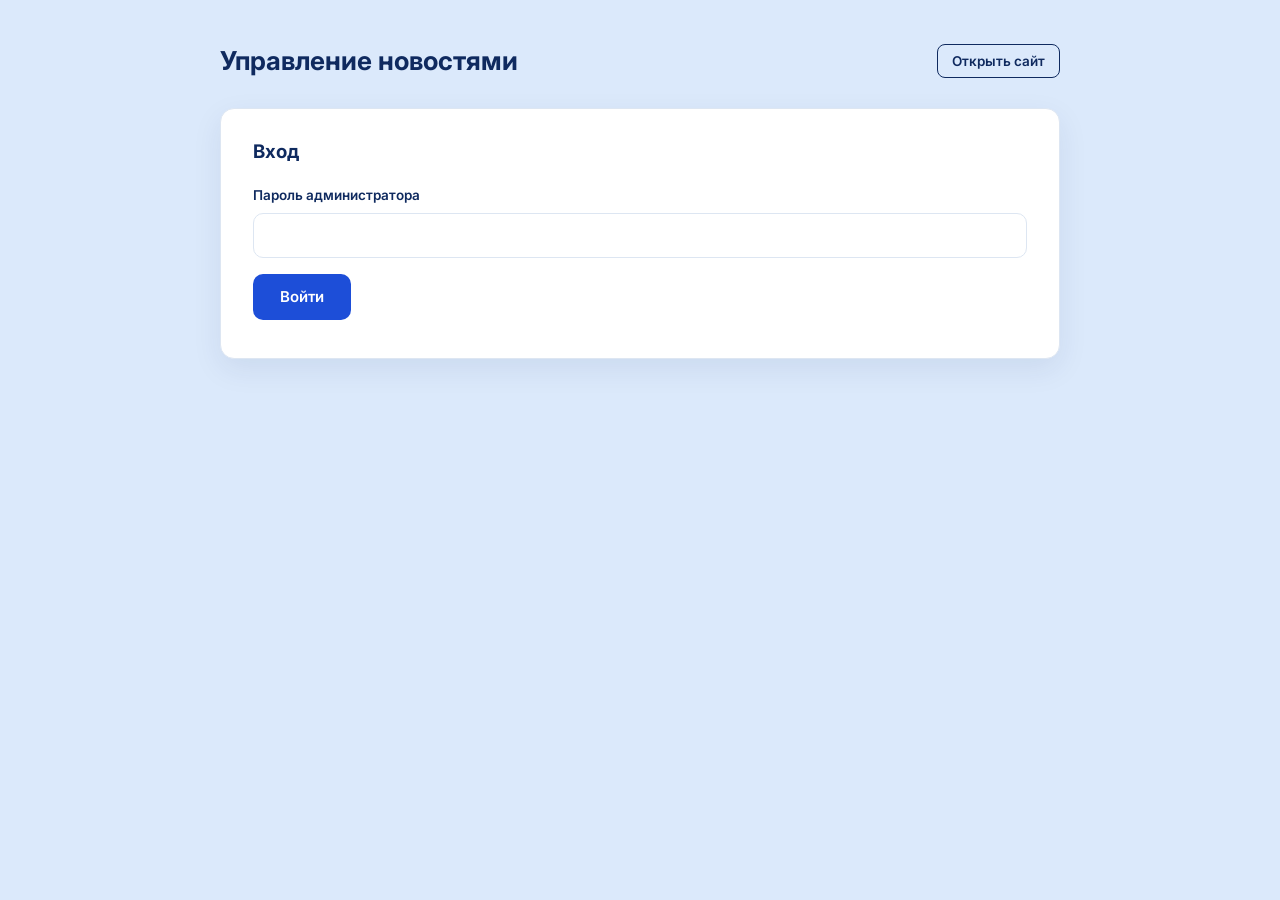
==== commit 1af98165: "Remove internal setup references from user-facing text Admin panel and API error messages pointed at" ====
--- a/admin.html
+++ b/admin.html
@@ -3,7 +3,7 @@
 <head>
   <meta charset="UTF-8" />
   <meta name="viewport" content="width=device-width, initial-scale=1.0" />
-  <title>Админка новостей — Clear Metrics</title>
+  <title>Админка новостей — Bireca</title>
   <meta name="robots" content="noindex, nofollow" />
   <link rel="icon" type="image/svg+xml" href="favicon.svg" />
   <link href="https://fonts.googleapis.com/css2?family=Inter:wght@400;500;600;700;800&display=swap" rel="stylesheet" />
@@ -64,7 +64,6 @@
       </div>
       <button class="btn btn-primary" id="loginBtn">Войти</button>
       <div class="admin-status" id="loginStatus"></div>
-      <p class="muted-note">Пароль задаётся в настройках Google Apps Script (свойство <code>ADMIN_TOKEN</code>) — см. README.md. После входа сессия действует 2 часа и продлевается при работе.</p>
     </div>
 
     <!-- Панель управления -->
@@ -106,7 +105,7 @@
           <div class="form-field">
             <label for="nfImageFile">Картинка (необязательно)</label>
             <input type="file" id="nfImageFile" accept="image/png,image/jpeg,image/webp,image/gif" />
-            <p class="muted-note" style="margin-top:6px;">Загрузите файл (до 5 МБ) — большие изображения автоматически уменьшаются и сжимаются в браузере перед отправкой, затем сохраняются на Google Drive. Либо, если картинка уже где-то размещена, укажите прямую ссылку на неё ниже вместо загрузки.</p>
+            <p class="muted-note" style="margin-top:6px;">Загрузите файл (до 5 МБ) — большие изображения уменьшаются автоматически. Либо, если картинка уже где-то размещена, укажите прямую ссылку на неё ниже вместо загрузки.</p>
           </div>
           <div class="form-field">
             <label for="nfImage">Ссылка на картинку</label>
--- a/css/styles.css
+++ b/css/styles.css
@@ -391,7 +391,11 @@
   overflow-y: hidden;
   scroll-snap-type: x mandatory;
   scroll-behavior: smooth;
-  padding: 12px 4px 30px;
+  /* overflow-y: hidden (обязателен при overflow-x: auto) обрезает тень карточек
+     по вертикали. Вертикальные отступы держим больше, чем размах тени карточки
+     (--shadow = 0 10px 30px → ~40px вниз), чтобы тень успевала полностью сойти
+     на нет до края клиппинга и не было резкого «шва». */
+  padding: 20px 4px 46px;
   scrollbar-width: thin;
   scrollbar-color: var(--ice-2) transparent;
 }
@@ -458,7 +462,12 @@
   border-radius: 20px;
   overflow: hidden;
   box-shadow: var(--shadow);
-  transition: box-shadow 0.35s, grid-template-columns 0.5s var(--ease-out);
+  /* opacity/transform добавлены, чтобы работала reveal-анимация появления:
+     без них transition у .service-row перекрывал transition из .reveal
+     (одинаковая специфичность, .service-row ниже по файлу) и карточки
+     проявлялись рывком. box-shadow — ховер, grid-template-columns — раскрытие. */
+  transition: box-shadow 0.35s, grid-template-columns 0.5s var(--ease-out),
+              opacity 0.7s var(--ease-out), transform 0.7s var(--ease-out);
 }
 /* Только тень при наведении, без подъёма: transform сдвигает и саму зону
    наведения, из-за чего при перекомпоновке во время раскрытия hover
@@ -1639,6 +1648,67 @@
   .cta-box { padding: 40px 26px; }
 }
 
+/* ---------- Мобильная версия: прячем декоративные SVG-иконки у заголовков
+   (сервисы / подход / отрасли / почему нас) и стрелки-навигацию ленты новостей.
+   Ленту всё так же можно листать свайпом (.news-track: overflow-x: auto). ---------- */
+@media (max-width: 760px) {
+  .carousel-controls { display: none; }
+  .service-icon { display: none; }
+  .approach-icon { display: none; }
+  .ind-ic { display: none; }
+  .why-ic { display: none; }
+}
+
+/* ---------- Тач-устройства: hover-микроанимации карточек проигрываются
+   по мере скролла. На тач-экранах :hover не срабатывает (или «залипает»
+   после тапа), поэтому те же активные состояния включаем классом .in-view,
+   который js/main.js вешает, пока блок проходит вертикальный центр экрана,
+   и снимает, когда блок из центра уходит — получается «подсветка по скроллу».
+   Значения продублированы с :hover-правил выше (CSS custom properties внутри
+   color-mix()/rgba() наследуются от самих карточек). Иконки сервисов/подхода/
+   отраслей на узких экранах скрыты (блок выше) — их трансформации здесь
+   ни на что не влияют, но оставлены для широких тач-экранов (планшетов). ---------- */
+@media (hover: none) {
+  .service-row.in-view { box-shadow: var(--shadow-lg); }
+  .service-row.in-view .service-icon { transform: scale(1.1) rotate(-4deg); background: rgba(255, 255, 255, 0.26); }
+
+  .ind-tile.in-view {
+    transform: translateY(-5px);
+    box-shadow: var(--shadow-lg);
+    border-color: color-mix(in srgb, var(--c) 45%, var(--line));
+  }
+  .ind-tile.in-view::before { transform: scaleX(1); }
+  .ind-tile.in-view .ind-ic { transform: rotate(-4deg) scale(1.06); }
+
+  .stat-card.in-view { transform: translateX(6px); }
+
+  .approach-step.in-view .approach-card {
+    transform: translateY(-5px);
+    box-shadow: var(--shadow-lg);
+    border-color: color-mix(in srgb, var(--c) 38%, var(--line));
+  }
+  .approach-step.in-view .approach-node {
+    transform: scale(1.08);
+    box-shadow:
+      0 0 0 1px color-mix(in srgb, var(--c) 32%, transparent),
+      0 14px 30px color-mix(in srgb, var(--c) 45%, transparent);
+  }
+  .approach-step.in-view .approach-icon {
+    background: var(--c);
+    color: #fff;
+    transform: scale(1.06) rotate(-3deg);
+  }
+  /* финальный (акцентный) шаг: иконка светлая, как и на :hover */
+  .approach-step:last-child.in-view .approach-icon { background: rgba(255, 255, 255, 0.28); color: #fff; }
+
+  .why-tile.in-view {
+    box-shadow: var(--shadow-lg);
+    border-color: color-mix(in srgb, var(--c) 45%, var(--line));
+  }
+  .why-tile.in-view::before { transform: scaleX(1); }
+  .why-tile.in-view .why-ic { transform: rotate(-4deg) scale(1.06); }
+}
+
 /* ---------- Уважение к prefers-reduced-motion ---------- */
 @media (prefers-reduced-motion: reduce) {
   *, *::before, *::after {
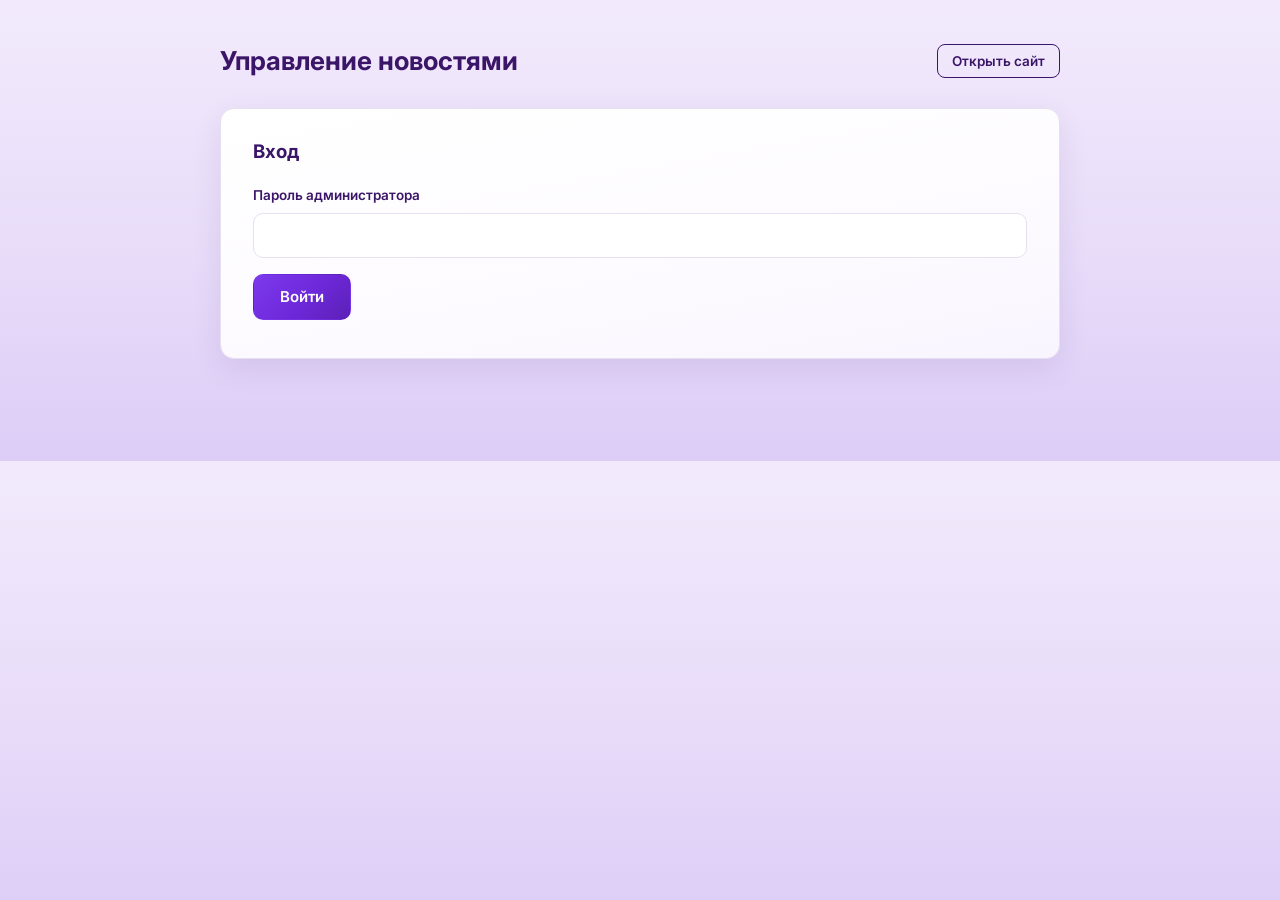
==== commit 5eec96ba: "Switch brand palette from blue to purple Client asked for purple in place of the site's blue. Rename" ====
--- a/admin.html
+++ b/admin.html
@@ -9,10 +9,10 @@
   <link href="https://fonts.googleapis.com/css2?family=Inter:wght@400;500;600;700;800&display=swap" rel="stylesheet" />
   <link rel="stylesheet" href="css/styles.css" />
   <style>
-    body { background: var(--ice); }
+    body { background: linear-gradient(180deg, #f2eafc 0%, var(--lilac) 55%, #dccdf7 100%); }
     .admin-wrap { max-width: 880px; margin: 0 auto; padding: 40px 20px 80px; }
     .admin-card {
-      background: #fff;
+      background: var(--card-bg);
       border: 1px solid var(--line);
       border-radius: var(--radius);
       padding: 28px 32px;
@@ -20,7 +20,7 @@
       margin-bottom: 22px;
     }
     .admin-title { display: flex; align-items: center; justify-content: space-between; gap: 16px; flex-wrap: wrap; margin-bottom: 26px; }
-    .admin-title h1 { margin: 0; color: var(--navy); font-size: 26px; }
+    .admin-title h1 { margin: 0; color: var(--plum); font-size: 26px; }
     .admin-news-item {
       display: flex;
       justify-content: space-between;
@@ -30,7 +30,7 @@
       border-bottom: 1px solid var(--line);
     }
     .admin-news-item:last-child { border-bottom: none; }
-    .admin-news-item h3 { margin: 0 0 4px; font-size: 16px; color: var(--navy); }
+    .admin-news-item h3 { margin: 0 0 4px; font-size: 16px; color: var(--plum); }
     .admin-news-item .meta { font-size: 13px; color: var(--muted); }
     .admin-news-actions { display: flex; gap: 8px; flex: none; }
     .btn-sm { padding: 8px 14px; font-size: 13.5px; border-radius: 8px; }
@@ -57,7 +57,7 @@
 
     <!-- Экран входа -->
     <div class="admin-card" id="loginCard">
-      <h3 style="margin-top:0; color:var(--navy)">Вход</h3>
+      <h3 style="margin-top:0; color:var(--plum)">Вход</h3>
       <div class="form-field">
         <label for="adminToken">Пароль администратора</label>
         <input type="password" id="adminToken" autocomplete="current-password" />
@@ -69,7 +69,7 @@
     <!-- Панель управления -->
     <div id="panel" class="hidden">
       <div class="admin-card">
-        <h3 style="margin-top:0; color:var(--navy)" id="editorTitle">Добавить новость</h3>
+        <h3 style="margin-top:0; color:var(--plum)" id="editorTitle">Добавить новость</h3>
         <form id="newsForm">
           <input type="hidden" id="nfId" />
           <div class="form-field">
@@ -121,7 +121,7 @@
       </div>
 
       <div class="admin-card">
-        <h3 style="margin-top:0; color:var(--navy)">Опубликованные новости</h3>
+        <h3 style="margin-top:0; color:var(--plum)">Опубликованные новости</h3>
         <div id="newsAdminList"><div class="admin-status">Загрузка…</div></div>
       </div>
     </div>
--- a/css/styles.css
+++ b/css/styles.css
@@ -1,25 +1,30 @@
 /* ============================================================
-   Clear Metrics — стили сайта
-   Палитра: синий / белый / немного чёрного + оттенки
+   Bireca — стили сайта
+   Палитра: фиолетовый / белый / немного чёрного + оттенки
    ============================================================ */
 
 :root {
-  --navy: #0f2a5f;
-  --navy-dark: #0a1d42;
-  --blue: #1d4ed8;
-  --blue-hover: #1e3a8a;
-  --bg-soft: #f2f6fc;
-  --ice: #dbe9fb;
-  --ice-2: #c7dcf9;
-  --accent: #0891b2;
-  --c: var(--blue); /* per-card tint fallback */
-  --ink: #0b1220;
-  --muted: #5b6b85;
-  --line: #dde6f2;
+  --plum: #3b1668;        /* глубокий фиолетовый: заголовки, тёмный UI */
+  --plum-dark: #260d47;   /* тёмный конец градиентов, футер */
+  --plum-black: #0b0418;  /* почти чёрный фиолетовый: старт тёмных градиентов */
+  --plum-mid: #4a1d8f;    /* светлый конец тёмных градиентов */
+  --purple: #6d28d9;      /* основной акцент: кнопки, ссылки, активные состояния */
+  --purple-hover: #4c1d95;
+  --purple-light: #c4b5fd; /* светлый акцент — только по тёмному фону */
+  --bg-soft: #f7f4fd;     /* едва тонированный «белый» фон секций */
+  --bg-soft-2: #f3edfc;   /* второй стоп градиента обычной секции */
+  --lilac: #e8dcf9;       /* заметно насыщенный светло-фиолетовый (.section.alt) */
+  --lilac-2: #ddcbf6;
+  --accent: #c026d3;      /* второй акцент (фуксия) — графики, донат */
+  --c: var(--purple); /* per-card tint fallback */
+  --ink: #150e22;
+  --muted: #6d5b86;
+  --line: #e7e0f0;
   --white: #ffffff;
   --radius: 14px;
-  --shadow: 0 10px 30px rgba(15, 42, 95, 0.08);
-  --shadow-lg: 0 18px 50px rgba(15, 42, 95, 0.16);
+  --shadow: 0 10px 30px rgba(59, 22, 104, 0.09);
+  --shadow-lg: 0 18px 50px rgba(59, 22, 104, 0.17);
+  --card-bg: linear-gradient(170deg, #ffffff 0%, #fdfbff 55%, #f9f5ff 100%);
   --max-w: 1180px;
   --ease-out: cubic-bezier(0.16, 1, 0.3, 1);
 }
@@ -38,13 +43,14 @@
   margin: 0;
   font-family: "Inter", "Segoe UI", system-ui, -apple-system, sans-serif;
   color: var(--ink);
-  background: var(--bg-soft);
+  background: linear-gradient(180deg, #fbf9fe 0%, var(--bg-soft) 45%, var(--bg-soft-2) 100%);
+  background-attachment: fixed;
   line-height: 1.6;
   -webkit-font-smoothing: antialiased;
 }
 
 img { max-width: 100%; display: block; }
-a { color: var(--blue); text-decoration: none; }
+a { color: var(--purple); text-decoration: none; }
 a:hover { text-decoration: underline; }
 
 .container {
@@ -53,8 +59,20 @@
   padding: 0 24px;
 }
 
-.section { padding: 96px 0; background: var(--bg-soft); }
-.section.alt { background: var(--ice); }
+/* Фон секций — низкоконтрастные градиенты вместо плоской заливки:
+   мягкий вертикальный переход + едва заметное фиолетовое свечение из угла.
+   Чередование .section / .section.alt сохраняется: alt заметно насыщеннее. */
+.section {
+  padding: 96px 0;
+  background:
+    radial-gradient(1100px 480px at 12% -8%, rgba(109, 40, 217, 0.055), transparent 62%),
+    linear-gradient(180deg, #fcfaff 0%, var(--bg-soft) 48%, var(--bg-soft-2) 100%);
+}
+.section.alt {
+  background:
+    radial-gradient(1000px 460px at 88% -6%, rgba(109, 40, 217, 0.1), transparent 62%),
+    linear-gradient(180deg, #ece1fb 0%, var(--lilac) 50%, #dccdf7 100%);
+}
 
 .eyebrow {
   display: inline-flex;
@@ -64,14 +82,14 @@
   font-weight: 700;
   letter-spacing: 0.14em;
   text-transform: uppercase;
-  color: var(--blue);
+  color: var(--purple);
   margin-bottom: 14px;
 }
 .eyebrow::before {
   content: "";
   width: 26px;
   height: 2px;
-  background: var(--blue);
+  background: var(--purple);
   border-radius: 2px;
 }
 
@@ -79,7 +97,7 @@
 .section-head h2 {
   font-size: clamp(30px, 4.4vw, 46px);
   margin: 0 0 12px;
-  color: var(--navy);
+  color: var(--plum);
   letter-spacing: -0.025em;
   line-height: 1.1;
 }
@@ -111,23 +129,27 @@
 }
 .btn:hover { text-decoration: none; transform: translateY(-2px); }
 .btn:active { transform: translateY(0); }
-.btn-primary { background: var(--blue); color: #fff; }
-.btn-primary:hover { background: var(--blue-hover); color: #fff; box-shadow: 0 10px 24px rgba(29, 78, 216, 0.35); }
-.btn-outline { background: transparent; color: var(--navy); border-color: var(--navy); }
-.btn-outline:hover { background: var(--navy); color: #fff; }
+.btn-primary { background: linear-gradient(135deg, #7c3aed 0%, var(--purple) 55%, #5b21b6 100%); color: #fff; }
+.btn-primary:hover {
+  background: linear-gradient(135deg, var(--purple) 0%, var(--purple-hover) 75%);
+  color: #fff;
+  box-shadow: 0 10px 24px rgba(109, 40, 217, 0.35);
+}
+.btn-outline { background: transparent; color: var(--plum); border-color: var(--plum); }
+.btn-outline:hover { background: linear-gradient(135deg, var(--plum), var(--plum-dark)); color: #fff; }
 .btn-light-outline { background: transparent; color: #fff; border-color: rgba(255, 255, 255, 0.65); }
 .btn-light-outline:hover { background: rgba(255, 255, 255, 0.12); color: #fff; }
 .btn-link {
   background: none;
   border: none;
-  color: var(--blue);
+  color: var(--purple);
   font-weight: 600;
   cursor: pointer;
   padding: 0;
   font-size: 15px;
   font-family: inherit;
 }
-.btn-link:hover { color: var(--blue-hover); }
+.btn-link:hover { color: var(--purple-hover); }
 .btn[disabled] { opacity: 0.6; cursor: not-allowed; transform: none; }
 
 /* Стрелка, выезжающая на hover (как у ссылок BCG/Accenture) */
@@ -136,7 +158,7 @@
   align-items: center;
   gap: 7px;
   font-weight: 600;
-  color: var(--blue);
+  color: var(--purple);
 }
 .arrow-link .arr { transition: transform 0.25s var(--ease-out); }
 .arrow-link:hover { text-decoration: none; }
@@ -147,12 +169,12 @@
   position: sticky;
   top: 0;
   z-index: 50;
-  background: rgba(255, 255, 255, 0.92);
+  background: linear-gradient(180deg, rgba(255, 255, 255, 0.95) 0%, rgba(247, 244, 253, 0.88) 100%);
   backdrop-filter: blur(10px);
   border-bottom: 1px solid var(--line);
   transition: box-shadow 0.3s;
 }
-.site-header.scrolled { box-shadow: 0 6px 24px rgba(15, 42, 95, 0.1); }
+.site-header.scrolled { box-shadow: 0 6px 24px rgba(59, 22, 104, 0.1); }
 .header-inner {
   display: flex;
   align-items: center;
@@ -161,29 +183,32 @@
   transition: height 0.3s;
 }
 .site-header.scrolled .header-inner { height: 60px; }
+/* Словесный знак — капслоком: при uppercase нужен положительный трекинг,
+   иначе буквы слипаются (у строчного начертания было отрицательное). */
 .logo {
   display: flex;
   align-items: center;
-  gap: 10px;
+  gap: 11px;
   font-weight: 800;
-  font-size: 20px;
-  color: var(--navy);
-  letter-spacing: -0.02em;
+  font-size: 25px;
+  text-transform: uppercase;
+  color: var(--plum);
+  letter-spacing: 0.05em;
 }
 .logo:hover { text-decoration: none; }
 .logo-mark {
   width: 34px;
   height: 34px;
   border-radius: 9px;
-  background: linear-gradient(135deg, var(--blue), var(--navy));
+  background: linear-gradient(140deg, #a855f7 0%, var(--purple) 45%, var(--plum) 100%);
   display: grid;
   place-items: center;
   color: #fff;
   flex: none;
-  box-shadow: 0 4px 12px rgba(29, 78, 216, 0.35), inset 0 1px 0 rgba(255, 255, 255, 0.25);
+  box-shadow: 0 4px 12px rgba(109, 40, 217, 0.35), inset 0 1px 0 rgba(255, 255, 255, 0.25);
   transition: transform 0.3s var(--ease-out), box-shadow 0.3s;
 }
-.logo:hover .logo-mark { transform: translateY(-1px) rotate(-3deg); box-shadow: 0 8px 20px rgba(29, 78, 216, 0.45); }
+.logo:hover .logo-mark { transform: translateY(-1px) rotate(-3deg); box-shadow: 0 8px 20px rgba(109, 40, 217, 0.45); }
 .logo-mark svg { width: 19px; height: 19px; overflow: visible; }
 .logo:hover .logo-mark svg path { animation: logoBars 0.7s var(--ease-out); }
 .logo:hover .logo-mark svg path:nth-child(2) { animation-delay: 0.07s; }
@@ -216,14 +241,14 @@
   right: 0;
   bottom: 0;
   height: 2px;
-  background: var(--blue);
+  background: var(--purple);
   transform: scaleX(0);
   transform-origin: left;
   transition: transform 0.3s var(--ease-out);
 }
-.main-nav a:hover { color: var(--blue); text-decoration: none; }
+.main-nav a:hover { color: var(--purple); text-decoration: none; }
 .main-nav a:hover::after, .main-nav a.active::after { transform: scaleX(1); }
-.main-nav a.active { color: var(--blue); }
+.main-nav a.active { color: var(--purple); }
 
 .lang-switch {
   display: flex;
@@ -242,7 +267,7 @@
   font-family: inherit;
   transition: background 0.2s, color 0.2s;
 }
-.lang-switch button.active { background: var(--navy); color: #fff; }
+.lang-switch button.active { background: linear-gradient(150deg, var(--plum), var(--plum-dark)); color: #fff; }
 
 .burger {
   display: none;
@@ -256,7 +281,7 @@
   display: block;
   width: 22px;
   height: 2px;
-  background: var(--navy);
+  background: var(--plum);
   margin: 5px 0;
   border-radius: 2px;
   transition: transform 0.2s, opacity 0.2s;
@@ -264,27 +289,31 @@
 
 /* ---------- Hero ---------- */
 .hero {
-  background:
-    radial-gradient(900px 420px at 85% -10%, rgba(29, 78, 216, 0.38), transparent 60%),
-    radial-gradient(700px 420px at -10% 110%, rgba(29, 78, 216, 0.26), transparent 55%),
-    linear-gradient(135deg, var(--navy-dark) 0%, var(--navy) 60%, #16407e 100%);
+  background: linear-gradient(135deg, var(--plum-black) 0%, #180630 46%, #2a1052 100%);
   color: #fff;
   padding: 60px 0 65px;
   position: relative;
   overflow: hidden;
 }
-.hero-grid-decor {
-  position: absolute;
-  inset: 0;
-  background-image: linear-gradient(rgba(255,255,255,0.045) 1px, transparent 1px),
-    linear-gradient(90deg, rgba(255,255,255,0.045) 1px, transparent 1px);
-  background-size: 56px 56px;
+/* Декоративный слой: чёрно-фиолетовые радиальные пятна вместо прежней сетки.
+   Фиолетовые «засветки» задают глубину, почти чёрные — затемняют углы;
+   слой медленно дрейфует, поэтому вынесен за края (inset: -12%). */
+.hero-glow-decor {
+  position: absolute;
+  inset: -12%;
+  background:
+    radial-gradient(36% 46% at 20% 26%, rgba(124, 58, 237, 0.42), transparent 68%),
+    radial-gradient(30% 38% at 76% 14%, rgba(168, 85, 247, 0.26), transparent 70%),
+    radial-gradient(34% 42% at 62% 84%, rgba(192, 38, 211, 0.2), transparent 72%),
+    radial-gradient(46% 52% at 4% 92%, rgba(6, 2, 14, 0.85), transparent 70%),
+    radial-gradient(42% 48% at 96% 66%, rgba(6, 2, 14, 0.8), transparent 70%);
+  filter: blur(12px);
   pointer-events: none;
-  animation: gridPan 40s linear infinite;
-}
-@keyframes gridPan {
-  from { background-position: 0 0, 0 0; }
-  to { background-position: 56px 56px, 56px 56px; }
+  animation: heroGlowDrift 26s ease-in-out infinite alternate;
+}
+@keyframes heroGlowDrift {
+  from { transform: translate3d(-1.6%, -1.2%, 0) scale(1.02); }
+  to { transform: translate3d(1.6%, 1.4%, 0) scale(1.07); }
 }
 @keyframes floatY {
   0%, 100% { transform: translateY(0); }
@@ -303,7 +332,7 @@
 
 /* Встроенная форма заявки справа от заголовка */
 .hero-form-card {
-  background: #fff;
+  background: var(--card-bg);
   border-radius: 18px;
   padding: 26px 28px 24px;
   box-shadow: var(--shadow-lg);
@@ -311,13 +340,13 @@
   opacity: 0;
   animation: heroLine 0.9s var(--ease-out) 0.45s forwards;
 }
-.hero-form-card h3 { margin: 0 0 5px; color: var(--navy); font-size: 22px; letter-spacing: -0.01em; }
+.hero-form-card h3 { margin: 0 0 5px; color: var(--plum); font-size: 22px; letter-spacing: -0.01em; }
 .hero-form-card .hero-form-sub { margin: 0 0 18px; color: var(--muted); font-size: 14px; line-height: 1.5; }
 .hero-form-card .form-field { margin-bottom: 13px; }
 .hero-form-card textarea { min-height: 70px; }
 
-.hero .eyebrow { color: #8db4ff; }
-.hero .eyebrow::before { background: #8db4ff; }
+.hero .eyebrow { color: var(--purple-light); }
+.hero .eyebrow::before { background: var(--purple-light); }
 .hero h1 {
   font-size: clamp(32px, 4.6vw, 52px);
   line-height: 1.12;
@@ -326,7 +355,7 @@
   text-transform: uppercase;
   font-weight: 800;
 }
-.hero h1 .accent { color: #8db4ff; }
+.hero h1 .accent { color: var(--purple-light); }
 .hero h1 .line {
   display: block;
   opacity: 0;
@@ -373,16 +402,16 @@
   border-radius: 50%;
   border: 1.5px solid var(--line);
   background: #fff;
-  color: var(--navy);
+  color: var(--plum);
   font-size: 18px;
   cursor: pointer;
   display: grid;
   place-items: center;
   transition: background 0.2s, color 0.2s, transform 0.15s;
 }
-.carousel-btn:hover { background: var(--navy); color: #fff; transform: scale(1.06); }
+.carousel-btn:hover { background: linear-gradient(150deg, var(--plum), var(--plum-dark)); color: #fff; transform: scale(1.06); }
 .carousel-btn[disabled] { opacity: 0.35; cursor: default; transform: none; }
-.carousel-btn[disabled]:hover { background: #fff; color: var(--navy); }
+.carousel-btn[disabled]:hover { background: #fff; color: var(--plum); }
 
 .news-track {
   display: flex;
@@ -397,13 +426,13 @@
      на нет до края клиппинга и не было резкого «шва». */
   padding: 20px 4px 46px;
   scrollbar-width: thin;
-  scrollbar-color: var(--ice-2) transparent;
+  scrollbar-color: var(--lilac-2) transparent;
 }
 .news-card {
   flex: 0 0 calc((100% - 44px) / 3);
   min-height: 264px;
   scroll-snap-align: start;
-  background: #fff;
+  background: var(--card-bg);
   border: 1px solid var(--line);
   border-radius: var(--radius);
   padding: 26px 24px;
@@ -422,7 +451,7 @@
   left: 0;
   right: 0;
   height: 3px;
-  background: linear-gradient(90deg, var(--blue), #8db4ff);
+  background: linear-gradient(90deg, var(--purple), var(--purple-light));
   transform: scaleX(0);
   transform-origin: left;
   transition: transform 0.4s var(--ease-out);
@@ -432,11 +461,11 @@
 .news-card .news-date {
   font-size: 13px;
   font-weight: 700;
-  color: var(--blue);
+  color: var(--purple);
   text-transform: uppercase;
   letter-spacing: 0.06em;
 }
-.news-card h3 { margin: 0; font-size: 19px; line-height: 1.3; color: var(--navy); }
+.news-card h3 { margin: 0; font-size: 19px; line-height: 1.3; color: var(--plum); }
 .news-card p { margin: 0; color: var(--muted); font-size: 14.5px; flex: 1; }
 .news-card .news-img {
   border-radius: 10px;
@@ -457,7 +486,7 @@
 .service-row {
   display: grid;
   grid-template-columns: 1fr 1fr;
-  background: #fff;
+  background: var(--card-bg);
   border: 1px solid var(--line);
   border-radius: 20px;
   overflow: hidden;
@@ -489,7 +518,6 @@
     align-items: center;
     justify-content: center;
   }
-  .service-row.expanded .service-icon { display: none; }
   .service-row.expanded .service-banner h3 {
     writing-mode: vertical-rl;
     transform: rotate(180deg);
@@ -519,29 +547,15 @@
   flex-direction: column;
   justify-content: space-between;
   color: #fff;
-  background-color: var(--tint, var(--blue));
+  background-color: var(--tint, var(--purple));
   background-image:
-    linear-gradient(180deg, rgba(8, 15, 30, 0.22) 0%, rgba(8, 15, 30, 0.72) 100%),
+    linear-gradient(180deg, rgba(22, 10, 38, 0.22) 0%, rgba(22, 10, 38, 0.72) 100%),
     var(--photo, none);
   background-repeat: no-repeat;
   background-size: auto, cover;
   background-position: 0 0, center;
   overflow: hidden;
 }
-.service-icon {
-  width: 58px;
-  height: 58px;
-  border-radius: 14px;
-  background: rgba(255, 255, 255, 0.16);
-  backdrop-filter: blur(4px);
-  display: grid;
-  place-items: center;
-  position: relative;
-  transition: transform 0.35s var(--ease-out), background 0.3s;
-}
-.service-row:hover .service-icon { transform: scale(1.1) rotate(-4deg); background: rgba(255, 255, 255, 0.26); }
-.service-icon svg { width: 32px; height: 32px; }
-
 .service-banner h3 {
   margin: auto 0 0;
   font-size: clamp(24px, 2.6vw, 34px);
@@ -551,13 +565,6 @@
   max-width: 360px;
 }
 
-/* Вторая, приглушённая иконка сервиса — зеркало верхней, в нижнем углу баннера */
-.service-icon-ghost {
-  position: absolute;
-  right: 34px;
-  bottom: 32px;
-}
-
 /* Сторона с описанием и кнопками */
 .service-info {
   padding: 38px 42px;
@@ -577,7 +584,7 @@
   margin: 0;
   color: var(--muted);
   font-size: 15px;
-  border-left: 3px solid var(--tint, var(--blue));
+  border-left: 3px solid var(--tint, var(--purple));
   padding: 4px 0 4px 18px;
   opacity: 0;
   transition: opacity 0.45s var(--ease-out);
@@ -585,7 +592,7 @@
 .service-row.expanded .service-full { opacity: 1; }
 .service-full h4 {
   margin: 18px 0 7px;
-  color: var(--navy);
+  color: var(--plum);
   font-size: 15.5px;
   font-weight: 700;
   letter-spacing: -0.01em;
@@ -619,7 +626,7 @@
   position: relative;
   display: flex;
   flex-direction: column;
-  background: #fff;
+  background: var(--card-bg);
   border: 1px solid var(--line);
   border-radius: var(--radius);
   padding: 22px 24px 24px;
@@ -646,23 +653,7 @@
 }
 .ind-tile:hover::before { transform: scaleX(1); }
 
-.ind-ic {
-  width: 44px;
-  height: 44px;
-  border-radius: 12px;
-  flex: none;
-  display: grid;
-  place-items: center;
-  color: var(--c);
-  background: color-mix(in srgb, var(--c) 12%, #fff);
-  transition: transform 0.35s var(--ease-out);
-}
-.ind-ic svg { width: 22px; height: 22px; }
-.ind-tile:hover .ind-ic { transform: rotate(-4deg) scale(1.06); }
 .ind-tile-head {
-  display: flex;
-  align-items: center;
-  gap: 14px;
   margin-bottom: 10px;
 }
 .ind-tile h3 {
@@ -670,13 +661,13 @@
   font-size: 17px;
   font-weight: 700;
   letter-spacing: -0.01em;
-  color: var(--navy);
+  color: var(--plum);
 }
 .ind-tile p { margin: 0; color: var(--muted); font-size: 14.5px; line-height: 1.6; }
 
 /* ---------- Careers ---------- */
 .careers-box {
-  background: linear-gradient(135deg, var(--navy-dark), var(--navy) 70%, #16407e);
+  background: linear-gradient(135deg, var(--plum-black), var(--plum) 72%, var(--plum-mid));
   color: #fff;
   border-radius: 20px;
   padding: 56px 48px;
@@ -696,7 +687,7 @@
   width: 280px;
   height: 280px;
   border-radius: 50%;
-  background: rgba(29, 78, 216, 0.35);
+  background: rgba(109, 40, 217, 0.35);
   filter: blur(10px);
   animation: floatY 11s ease-in-out infinite;
   pointer-events: none;
@@ -709,13 +700,13 @@
   width: 200px;
   height: 200px;
   border-radius: 50%;
-  background: rgba(141, 180, 255, 0.16);
+  background: rgba(196, 181, 253, 0.16);
   animation: floatY 14s ease-in-out infinite reverse;
   pointer-events: none;
 }
 .careers-content { max-width: 640px; position: relative; z-index: 1; }
 .careers-content h2 { font-size: clamp(26px, 3.4vw, 36px); margin: 0 0 8px; letter-spacing: -0.02em; }
-.careers-content .careers-sub { color: #9db8e8; font-weight: 600; margin: 0 0 14px; }
+.careers-content .careers-sub { color: #c9b3ee; font-weight: 600; margin: 0 0 14px; }
 .careers-content p { color: rgba(255, 255, 255, 0.85); margin: 0; }
 .careers-box .btn { position: relative; z-index: 1; }
 
@@ -724,7 +715,7 @@
 .about-text p { color: var(--ink); font-size: 16px; margin: 0 0 16px; }
 .about-stats { display: grid; gap: 18px; }
 .stat-card {
-  background: var(--ice);
+  background: linear-gradient(135deg, #f3ecfd 0%, var(--lilac) 65%, var(--lilac-2) 100%);
   border-radius: var(--radius);
   padding: 24px 28px;
   display: flex;
@@ -733,11 +724,14 @@
   transition: transform 0.3s var(--ease-out);
 }
 .stat-card:hover { transform: translateX(6px); }
-.stat-card .stat-num { font-size: 38px; font-weight: 800; color: var(--blue); letter-spacing: -0.03em; min-width: 74px; }
+.stat-card .stat-num { font-size: 38px; font-weight: 800; color: var(--purple); letter-spacing: -0.03em; min-width: 74px; }
 .stat-card .stat-label { color: var(--muted); font-size: 15px; }
 
 /* ---------- Футер ---------- */
-.site-footer { background: var(--navy-dark); color: rgba(255, 255, 255, 0.78); }
+.site-footer {
+  background: linear-gradient(180deg, #2b1052 0%, #180630 58%, var(--plum-black) 100%);
+  color: rgba(255, 255, 255, 0.78);
+}
 .footer-main {
   display: grid;
   grid-template-columns: 1.4fr 1fr 1fr;
@@ -771,7 +765,7 @@
 .modal-overlay {
   position: fixed;
   inset: 0;
-  background: rgba(10, 22, 48, 0.62);
+  background: rgba(29, 12, 56, 0.62);
   backdrop-filter: blur(3px);
   display: none;
   align-items: flex-start;
@@ -782,7 +776,7 @@
 }
 .modal-overlay.open { display: flex; }
 .modal {
-  background: #fff;
+  background: var(--card-bg);
   border-radius: 18px;
   max-width: 520px;
   width: 100%;
@@ -795,32 +789,32 @@
   from { opacity: 0; transform: translateY(26px) scale(0.98); }
   to { opacity: 1; transform: none; }
 }
-.modal h3 { margin: 0 0 6px; color: var(--navy); font-size: 24px; letter-spacing: -0.01em; }
+.modal h3 { margin: 0 0 6px; color: var(--plum); font-size: 24px; letter-spacing: -0.01em; }
 .modal .modal-sub { margin: 0 0 22px; color: var(--muted); font-size: 14.5px; }
 .modal-close {
   position: absolute;
   top: 16px;
   right: 16px;
   border: none;
-  background: var(--ice);
+  background: var(--lilac);
   width: 36px;
   height: 36px;
   border-radius: 50%;
   font-size: 17px;
   cursor: pointer;
-  color: var(--navy);
+  color: var(--plum);
   display: grid;
   place-items: center;
   transition: background 0.2s, transform 0.2s;
 }
-.modal-close:hover { background: var(--ice-2); transform: rotate(90deg); }
+.modal-close:hover { background: var(--lilac-2); transform: rotate(90deg); }
 
 .form-field { margin-bottom: 16px; }
 .form-field label {
   display: block;
   font-size: 13.5px;
   font-weight: 600;
-  color: var(--navy);
+  color: var(--plum);
   margin-bottom: 6px;
 }
 .label-req { color: #dc2626; margin-left: 3px; }
@@ -841,11 +835,11 @@
   cursor: pointer;
   transition: border-color 0.2s, background 0.2s;
 }
-.file-drop:hover { border-color: var(--blue); background: var(--ice); }
+.file-drop:hover { border-color: var(--purple); background: var(--lilac); }
 .file-btn {
   flex: none;
-  background: var(--ice);
-  color: var(--navy);
+  background: linear-gradient(160deg, #f3ecfd, var(--lilac));
+  color: var(--plum);
   font-size: 13.5px;
   font-weight: 600;
   border-radius: 8px;
@@ -878,7 +872,7 @@
   animation: checkPop 0.5s var(--ease-out);
 }
 .form-success .success-check svg { width: 30px; height: 30px; }
-.form-success h3 { margin: 0 0 6px; color: var(--navy); font-size: 22px; }
+.form-success h3 { margin: 0 0 6px; color: var(--plum); font-size: 22px; }
 .form-success p { margin: 0; color: var(--muted); font-size: 14.5px; }
 @keyframes checkPop {
   0% { transform: scale(0); opacity: 0; }
@@ -898,7 +892,7 @@
   transition: border-color 0.2s, box-shadow 0.2s;
 }
 .form-field input:focus,
-.form-field textarea:focus { outline: none; border-color: var(--blue); box-shadow: 0 0 0 3px rgba(29, 78, 216, 0.12); }
+.form-field textarea:focus { outline: none; border-color: var(--purple); box-shadow: 0 0 0 3px rgba(109, 40, 217, 0.12); }
 .form-field textarea { resize: vertical; min-height: 96px; }
 .form-field .field-error {
   display: none;
@@ -931,18 +925,18 @@
 
 /* ---------- Страница новостей ---------- */
 .page-hero {
-  background: linear-gradient(135deg, var(--navy-dark), var(--navy) 70%, #16407e);
+  background: linear-gradient(135deg, var(--plum-black), var(--plum) 72%, var(--plum-mid));
   color: #fff;
   padding: 72px 0 64px;
 }
 .page-hero h1 { margin: 0 0 8px; font-size: clamp(30px, 4.5vw, 44px); letter-spacing: -0.02em; }
 .page-hero p { margin: 0; color: rgba(255, 255, 255, 0.8); font-size: 17px; }
-.back-link { display: inline-block; margin-bottom: 22px; color: #9db8e8; font-weight: 600; }
+.back-link { display: inline-block; margin-bottom: 22px; color: #c9b3ee; font-weight: 600; }
 .back-link:hover { color: #fff; }
 
 .news-list { display: grid; gap: 28px; max-width: 840px; margin: 0 auto; }
 .news-article {
-  background: #fff;
+  background: var(--card-bg);
   border: 1px solid var(--line);
   border-radius: var(--radius);
   padding: 34px 38px;
@@ -955,16 +949,21 @@
 .news-article .news-date {
   font-size: 13px;
   font-weight: 700;
-  color: var(--blue);
+  color: var(--purple);
   text-transform: uppercase;
   letter-spacing: 0.06em;
 }
-.news-article h2 { margin: 8px 0 14px; color: var(--navy); font-size: 26px; line-height: 1.25; letter-spacing: -0.01em; }
+.news-article h2 { margin: 8px 0 14px; color: var(--plum); font-size: 26px; line-height: 1.25; letter-spacing: -0.01em; }
 .news-article .news-img { border-radius: 10px; margin-bottom: 18px; max-height: 380px; object-fit: cover; width: 100%; }
 .news-article .news-body { color: var(--ink); font-size: 15.5px; white-space: pre-line; }
 
 /* ---------- Адаптив ---------- */
 @media (max-width: 980px) {
+  /* Полоса 761-980px — единственная, где рядом стоят и полное меню, и логотип:
+     здесь словесный знак ужимаем, иначе переключатель языка упирается в край.
+     Ниже 760px меню сворачивается в бургер, и в блоке @media (max-width: 760px)
+     логотипу возвращается полный размер. */
+  .logo { font-size: 21px; letter-spacing: 0.04em; }
   .service-row { grid-template-columns: 1fr; }
   .service-row.flip .service-banner { order: 0; }
   .service-banner { min-height: 220px; }
@@ -977,6 +976,7 @@
 }
 
 @media (max-width: 760px) {
+  .logo { font-size: 25px; letter-spacing: 0.05em; }
   .section { padding: 64px 0; }
   .main-nav {
     display: none;
@@ -984,7 +984,7 @@
     top: 70px;
     left: 0;
     right: 0;
-    background: #fff;
+    background: linear-gradient(180deg, #ffffff 0%, #f8f4fe 100%);
     flex-direction: column;
     gap: 0;
     border-bottom: 1px solid var(--line);
@@ -1037,7 +1037,7 @@
   left: 0;
   right: 0;
   height: 3px;
-  background: linear-gradient(90deg, var(--blue), #8db4ff);
+  background: linear-gradient(90deg, var(--purple), var(--purple-light));
   transform: scaleX(0);
   transform-origin: left;
   z-index: 60; /* поверх липкой шапки */
@@ -1053,12 +1053,12 @@
   height: 48px;
   border-radius: 50%;
   border: none;
-  background: var(--navy);
+  background: linear-gradient(150deg, var(--plum) 0%, var(--plum-dark) 100%);
   color: #fff;
   cursor: pointer;
   display: grid;
   place-items: center;
-  box-shadow: 0 10px 26px rgba(15, 42, 95, 0.35);
+  box-shadow: 0 10px 26px rgba(59, 22, 104, 0.35);
   opacity: 0;
   transform: translateY(16px);
   pointer-events: none;
@@ -1066,7 +1066,7 @@
   z-index: 55;
 }
 .to-top.show { opacity: 1; transform: none; pointer-events: auto; }
-.to-top:hover { background: var(--blue); }
+.to-top:hover { background: linear-gradient(150deg, #7c3aed, var(--purple-hover)); }
 .to-top svg { width: 20px; height: 20px; }
 
 @media (max-width: 760px) {
@@ -1074,8 +1074,8 @@
 }
 
 /* ---------- Кнопка светлая (на тёмном фоне) ---------- */
-.btn-light { background: #fff; color: var(--navy); }
-.btn-light:hover { background: var(--ice); color: var(--navy); box-shadow: 0 10px 24px rgba(0, 0, 0, 0.18); }
+.btn-light { background: #fff; color: var(--plum); }
+.btn-light:hover { background: var(--lilac); color: var(--plum); box-shadow: 0 10px 24px rgba(0, 0, 0, 0.18); }
 
 /* ---------- Hero: список преимуществ ---------- */
 .hero-points {
@@ -1101,7 +1101,7 @@
   width: 18px;
   height: 18px;
   flex-shrink: 0;
-  color: #8db4ff;
+  color: var(--purple-light);
 }
 
 /* ---------- Сервисы: списки в раскрытом описании ---------- */
@@ -1127,7 +1127,7 @@
   width: 6px;
   height: 6px;
   border-radius: 50%;
-  background: var(--tint, var(--blue));
+  background: var(--tint, var(--purple));
 }
 
 /* ---------- Our Approach (профессиональный таймлайн с центральной осью) ---------- */
@@ -1150,8 +1150,8 @@
   background: linear-gradient(
     180deg,
     transparent 0,
-    var(--ice-2) 7%,
-    var(--ice-2) 93%,
+    var(--lilac-2) 7%,
+    var(--lilac-2) 93%,
     transparent 100%
   );
   z-index: 0;
@@ -1176,7 +1176,7 @@
   width: 62px;
   height: 62px;
   border-radius: 50%;
-  background: linear-gradient(150deg, var(--c), color-mix(in srgb, var(--c) 58%, var(--navy)));
+  background: linear-gradient(150deg, var(--c), color-mix(in srgb, var(--c) 58%, var(--plum)));
   color: #fff;
   font-size: 18px;
   font-weight: 800;
@@ -1194,7 +1194,7 @@
   top: 50%;
   width: 34px;
   height: 2px;
-  background: color-mix(in srgb, var(--c) 55%, var(--ice-2));
+  background: color-mix(in srgb, var(--c) 55%, var(--lilac-2));
   transform: translateY(-50%);
 }
 .approach-node::after { left: 100%; }
@@ -1207,7 +1207,7 @@
   z-index: 1;
   width: 100%;
   max-width: 620px;
-  background: #fff;
+  background: var(--card-bg);
   border: 1px solid var(--line);
   border-radius: 16px;
   padding: 18px 22px 19px;
@@ -1236,33 +1236,13 @@
     0 14px 30px color-mix(in srgb, var(--c) 45%, transparent);
 }
 .approach-card-head {
-  display: flex;
-  align-items: center;
-  gap: 14px;
   margin-bottom: 9px;
-}
-.approach-icon {
-  flex: none;
-  width: 46px;
-  height: 46px;
-  border-radius: 12px;
-  background: color-mix(in srgb, var(--c) 12%, #fff);
-  color: var(--c);
-  display: grid;
-  place-items: center;
-  transition: background 0.35s, color 0.35s, transform 0.35s var(--ease-out);
-}
-.approach-icon svg { width: 23px; height: 23px; }
-.approach-card:hover .approach-icon {
-  background: var(--c);
-  color: #fff;
-  transform: scale(1.06) rotate(-3deg);
 }
 .approach-card h3 {
   margin: 0;
   font-size: 18px;
   font-weight: 700;
-  color: var(--navy);
+  color: var(--plum);
   letter-spacing: -0.01em;
   line-height: 1.25;
 }
@@ -1301,23 +1281,15 @@
   background: linear-gradient(330deg,
     color-mix(in srgb, var(--c) 92%, #fff) 0%,
     var(--c) 52%,
-    color-mix(in srgb, var(--c) 72%, var(--navy)) 100%);
+    color-mix(in srgb, var(--c) 72%, var(--plum)) 100%);
   border-color: transparent;
   box-shadow: 0 18px 44px color-mix(in srgb, var(--c) 36%, transparent);
 }
 .approach-step:last-child .approach-card::before { display: none; }
 .approach-step:last-child .approach-card h3 { color: #fff; }
 .approach-step:last-child .approach-card p { color: rgba(255, 255, 255, 0.88); }
-.approach-step:last-child .approach-icon {
-  background: rgba(255, 255, 255, 0.18);
-  color: #fff;
-}
-.approach-step:last-child .approach-card:hover .approach-icon {
-  background: rgba(255, 255, 255, 0.28);
-  color: #fff;
-}
 .approach-step:last-child .approach-node::after {
-  background: color-mix(in srgb, var(--c) 70%, var(--ice-2));
+  background: color-mix(in srgb, var(--c) 70%, var(--lilac-2));
 }
 
 /* ---------- Раскладка: таймлайн слева + дашборд-макет справа ---------- */
@@ -1334,7 +1306,7 @@
 
 /* мини-дашборд (декоративный макет) */
 .dash {
-  background: #fff;
+  background: var(--card-bg);
   border: 1px solid var(--line);
   border-radius: 18px;
   box-shadow: var(--shadow-lg);
@@ -1350,11 +1322,11 @@
   margin-bottom: 14px;
 }
 .dash-dots { display: flex; gap: 5px; }
-.dash-dots i { width: 9px; height: 9px; border-radius: 50%; background: var(--ice-2); }
+.dash-dots i { width: 9px; height: 9px; border-radius: 50%; background: var(--lilac-2); }
 .dash-dots i:nth-child(1) { background: #ff5f57; }
 .dash-dots i:nth-child(2) { background: #febc2e; }
-.dash-dots i:nth-child(3) { background: #28c840; }
-.dash-name { font-size: 13px; font-weight: 700; color: var(--navy); }
+.dash-dots i:nth-child(3) { background: #f9a8d4; }
+.dash-name { font-size: 13px; font-weight: 700; color: var(--plum); }
 .dash-live {
   margin-left: auto;
   display: inline-flex;
@@ -1362,12 +1334,12 @@
   gap: 6px;
   font-size: 11px;
   font-weight: 700;
-  color: #059669;
+  color: #ec4899;
 }
 .dash-live i {
   width: 7px; height: 7px; border-radius: 50%;
-  background: #059669;
-  box-shadow: 0 0 0 3px color-mix(in srgb, #059669 20%, transparent);
+  background: #ec4899;
+  box-shadow: 0 0 0 3px color-mix(in srgb, #ec4899 20%, transparent);
 }
 .dash-kpis {
   display: grid;
@@ -1375,18 +1347,20 @@
   gap: 10px;
   margin-bottom: 13px;
 }
-.dash-kpi { background: var(--ice); border-radius: 11px; padding: 10px 12px; }
+.dash-kpi { background: linear-gradient(160deg, #f3ecfd, var(--lilac)); border-radius: 11px; padding: 10px 12px; }
 .dash-kpi-l { display: block; font-size: 11px; color: var(--muted); }
 .dash-kpi-v {
   display: block;
   font-size: 18px;
   font-weight: 800;
-  color: var(--navy);
+  color: var(--plum);
   letter-spacing: -0.02em;
   margin: 3px 0 2px;
 }
 .dash-kpi-d { font-size: 11px; font-weight: 700; }
-.dash-kpi-d.up { color: #059669; }
+/* «Положительный» цвет в декоративном дашборде — светло-розовый, а не зелёный:
+   он держится в фиолетово-розовой гамме бренда (см. Design & color rules). */
+.dash-kpi-d.up { color: #ec4899; }
 .dash-kpi-d.down { color: #dc2626; }
 .dash-row {
   display: grid;
@@ -1395,7 +1369,7 @@
   margin-bottom: 12px;
 }
 .dash-panel {
-  background: #fff;
+  background: linear-gradient(170deg, #ffffff 0%, #fbf7ff 100%);
   border: 1px solid var(--line);
   border-radius: 13px;
   padding: 12px 13px;
@@ -1418,10 +1392,10 @@
   height: var(--h, 50%);
   min-height: 6px;
   border-radius: 4px 4px 0 0;
-  background: linear-gradient(180deg, var(--blue), color-mix(in srgb, var(--blue) 45%, var(--accent)));
+  background: linear-gradient(180deg, var(--purple), color-mix(in srgb, var(--purple) 45%, var(--accent)));
 }
 .dash-bars-grid i:last-child {
-  background: linear-gradient(180deg, #059669, #34d399);
+  background: linear-gradient(180deg, #f472b6, #f9a8d4);
 }
 .dash-donut { display: flex; flex-direction: column; }
 .donut {
@@ -1429,7 +1403,7 @@
   height: 88px;
   margin: 0 auto 10px;
   border-radius: 50%;
-  background: conic-gradient(var(--blue) 0 46%, var(--accent) 46% 74%, #0d9488 74% 100%);
+  background: conic-gradient(var(--purple) 0 46%, var(--accent) 46% 74%, #a855f7 74% 100%);
   position: relative;
 }
 .donut::after {
@@ -1462,7 +1436,7 @@
   left: 50%;
   width: 210px;
   height: 2px;
-  background: linear-gradient(90deg, color-mix(in srgb, var(--blue) 30%, transparent), transparent 92%);
+  background: linear-gradient(90deg, color-mix(in srgb, var(--purple) 30%, transparent), transparent 92%);
   transform-origin: 0 50%;
   transform: rotate(var(--angle));
 }
@@ -1481,14 +1455,19 @@
   align-items: center;
   justify-content: center;
   gap: 8px;
-  background: linear-gradient(150deg, var(--blue), var(--navy));
+  background: linear-gradient(150deg, var(--purple), var(--plum));
   color: #fff;
-  box-shadow: 0 0 0 8px color-mix(in srgb, var(--blue) 10%, transparent), 0 18px 40px rgba(15, 42, 95, 0.28);
+  box-shadow: 0 0 0 8px color-mix(in srgb, var(--purple) 10%, transparent), 0 18px 40px rgba(59, 22, 104, 0.28);
   z-index: 2;
 }
-.why-hub-mark { width: 36px; height: 36px; display: grid; place-items: center; }
-.why-hub-mark svg { width: 22px; height: 22px; }
-.why-hub-title { font-size: 15px; font-weight: 800; letter-spacing: -0.01em; text-align: center; max-width: 110px; }
+.why-hub-title {
+  font-size: 20px;
+  font-weight: 800;
+  text-transform: uppercase;
+  letter-spacing: 0.05em;
+  text-align: center;
+  max-width: 130px;
+}
 
 /* карточка на эллипсе: центр элемента совпадает с центром сцены, затем
    смещается на (rx*cos, ry*sin) от угла — ry меньше rx, поэтому раскладка
@@ -1500,7 +1479,7 @@
   width: 290px;
   display: flex;
   flex-direction: column;
-  background: #fff;
+  background: var(--card-bg);
   border: 1px solid var(--line);
   border-radius: var(--radius);
   padding: 18px 20px 20px;
@@ -1528,30 +1507,14 @@
 .why-tile:hover::before { transform: scaleX(1); }
 
 .why-tile-head {
-  display: flex;
-  align-items: center;
-  gap: 14px;
   margin-bottom: 10px;
 }
-.why-ic {
-  width: 44px;
-  height: 44px;
-  border-radius: 12px;
-  flex: none;
-  display: grid;
-  place-items: center;
-  color: var(--c);
-  background: color-mix(in srgb, var(--c) 12%, #fff);
-  transition: transform 0.35s var(--ease-out);
-}
-.why-ic svg { width: 22px; height: 22px; }
-.why-tile:hover .why-ic { transform: rotate(-4deg) scale(1.06); }
 .why-tile h3 {
   margin: 0;
   font-size: 16px;
   font-weight: 700;
   letter-spacing: -0.01em;
-  color: var(--navy);
+  color: var(--plum);
 }
 .why-tile p {
   margin: 0;
@@ -1562,7 +1525,7 @@
 
 /* ---------- Call to Action ---------- */
 .cta-box {
-  background: linear-gradient(135deg, var(--navy-dark), var(--navy) 70%, #16407e);
+  background: linear-gradient(135deg, var(--plum-black), var(--plum) 72%, var(--plum-mid));
   color: #fff;
   border-radius: 20px;
   padding: 56px 48px;
@@ -1578,7 +1541,7 @@
   width: 300px;
   height: 300px;
   border-radius: 50%;
-  background: rgba(29, 78, 216, 0.35);
+  background: rgba(109, 40, 217, 0.35);
   filter: blur(10px);
   animation: floatY 12s ease-in-out infinite;
   pointer-events: none;
@@ -1591,9 +1554,9 @@
 .about-mission {
   margin-top: 22px !important;
   padding-left: 18px;
-  border-left: 3px solid var(--blue);
+  border-left: 3px solid var(--purple);
   font-weight: 600;
-  color: var(--navy) !important;
+  color: var(--plum) !important;
 }
 
 /* ---------- Адаптив новых секций ---------- */
@@ -1648,15 +1611,10 @@
   .cta-box { padding: 40px 26px; }
 }
 
-/* ---------- Мобильная версия: прячем декоративные SVG-иконки у заголовков
-   (сервисы / подход / отрасли / почему нас) и стрелки-навигацию ленты новостей.
+/* ---------- Мобильная версия: прячем стрелки-навигацию ленты новостей.
    Ленту всё так же можно листать свайпом (.news-track: overflow-x: auto). ---------- */
 @media (max-width: 760px) {
   .carousel-controls { display: none; }
-  .service-icon { display: none; }
-  .approach-icon { display: none; }
-  .ind-ic { display: none; }
-  .why-ic { display: none; }
 }
 
 /* ---------- Тач-устройства: hover-микроанимации карточек проигрываются
@@ -1665,12 +1623,9 @@
    который js/main.js вешает, пока блок проходит вертикальный центр экрана,
    и снимает, когда блок из центра уходит — получается «подсветка по скроллу».
    Значения продублированы с :hover-правил выше (CSS custom properties внутри
-   color-mix()/rgba() наследуются от самих карточек). Иконки сервисов/подхода/
-   отраслей на узких экранах скрыты (блок выше) — их трансформации здесь
-   ни на что не влияют, но оставлены для широких тач-экранов (планшетов). ---------- */
+   color-mix()/rgba() наследуются от самих карточек). ---------- */
 @media (hover: none) {
   .service-row.in-view { box-shadow: var(--shadow-lg); }
-  .service-row.in-view .service-icon { transform: scale(1.1) rotate(-4deg); background: rgba(255, 255, 255, 0.26); }
 
   .ind-tile.in-view {
     transform: translateY(-5px);
@@ -1678,7 +1633,6 @@
     border-color: color-mix(in srgb, var(--c) 45%, var(--line));
   }
   .ind-tile.in-view::before { transform: scaleX(1); }
-  .ind-tile.in-view .ind-ic { transform: rotate(-4deg) scale(1.06); }
 
   .stat-card.in-view { transform: translateX(6px); }
 
@@ -1693,20 +1647,12 @@
       0 0 0 1px color-mix(in srgb, var(--c) 32%, transparent),
       0 14px 30px color-mix(in srgb, var(--c) 45%, transparent);
   }
-  .approach-step.in-view .approach-icon {
-    background: var(--c);
-    color: #fff;
-    transform: scale(1.06) rotate(-3deg);
-  }
-  /* финальный (акцентный) шаг: иконка светлая, как и на :hover */
-  .approach-step:last-child.in-view .approach-icon { background: rgba(255, 255, 255, 0.28); color: #fff; }
 
   .why-tile.in-view {
     box-shadow: var(--shadow-lg);
     border-color: color-mix(in srgb, var(--c) 45%, var(--line));
   }
   .why-tile.in-view::before { transform: scaleX(1); }
-  .why-tile.in-view .why-ic { transform: rotate(-4deg) scale(1.06); }
 }
 
 /* ---------- Уважение к prefers-reduced-motion ---------- */
